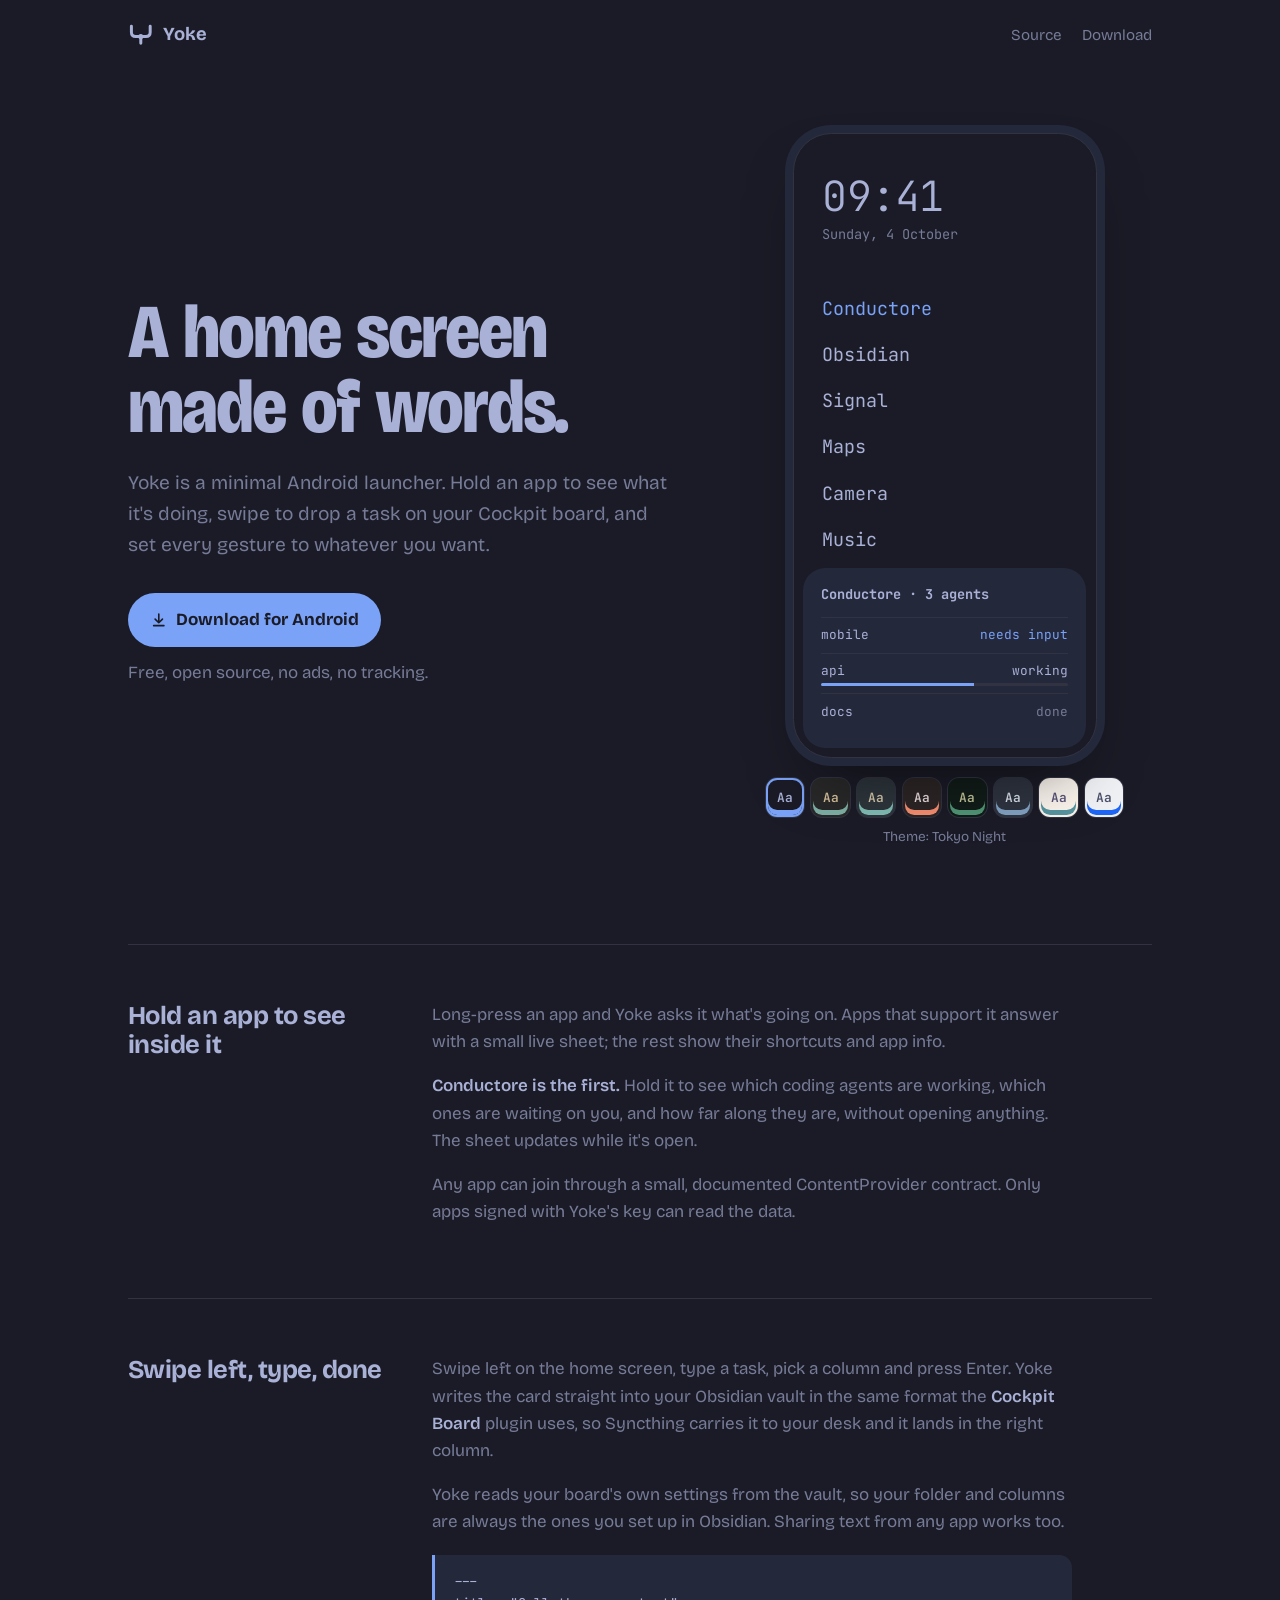
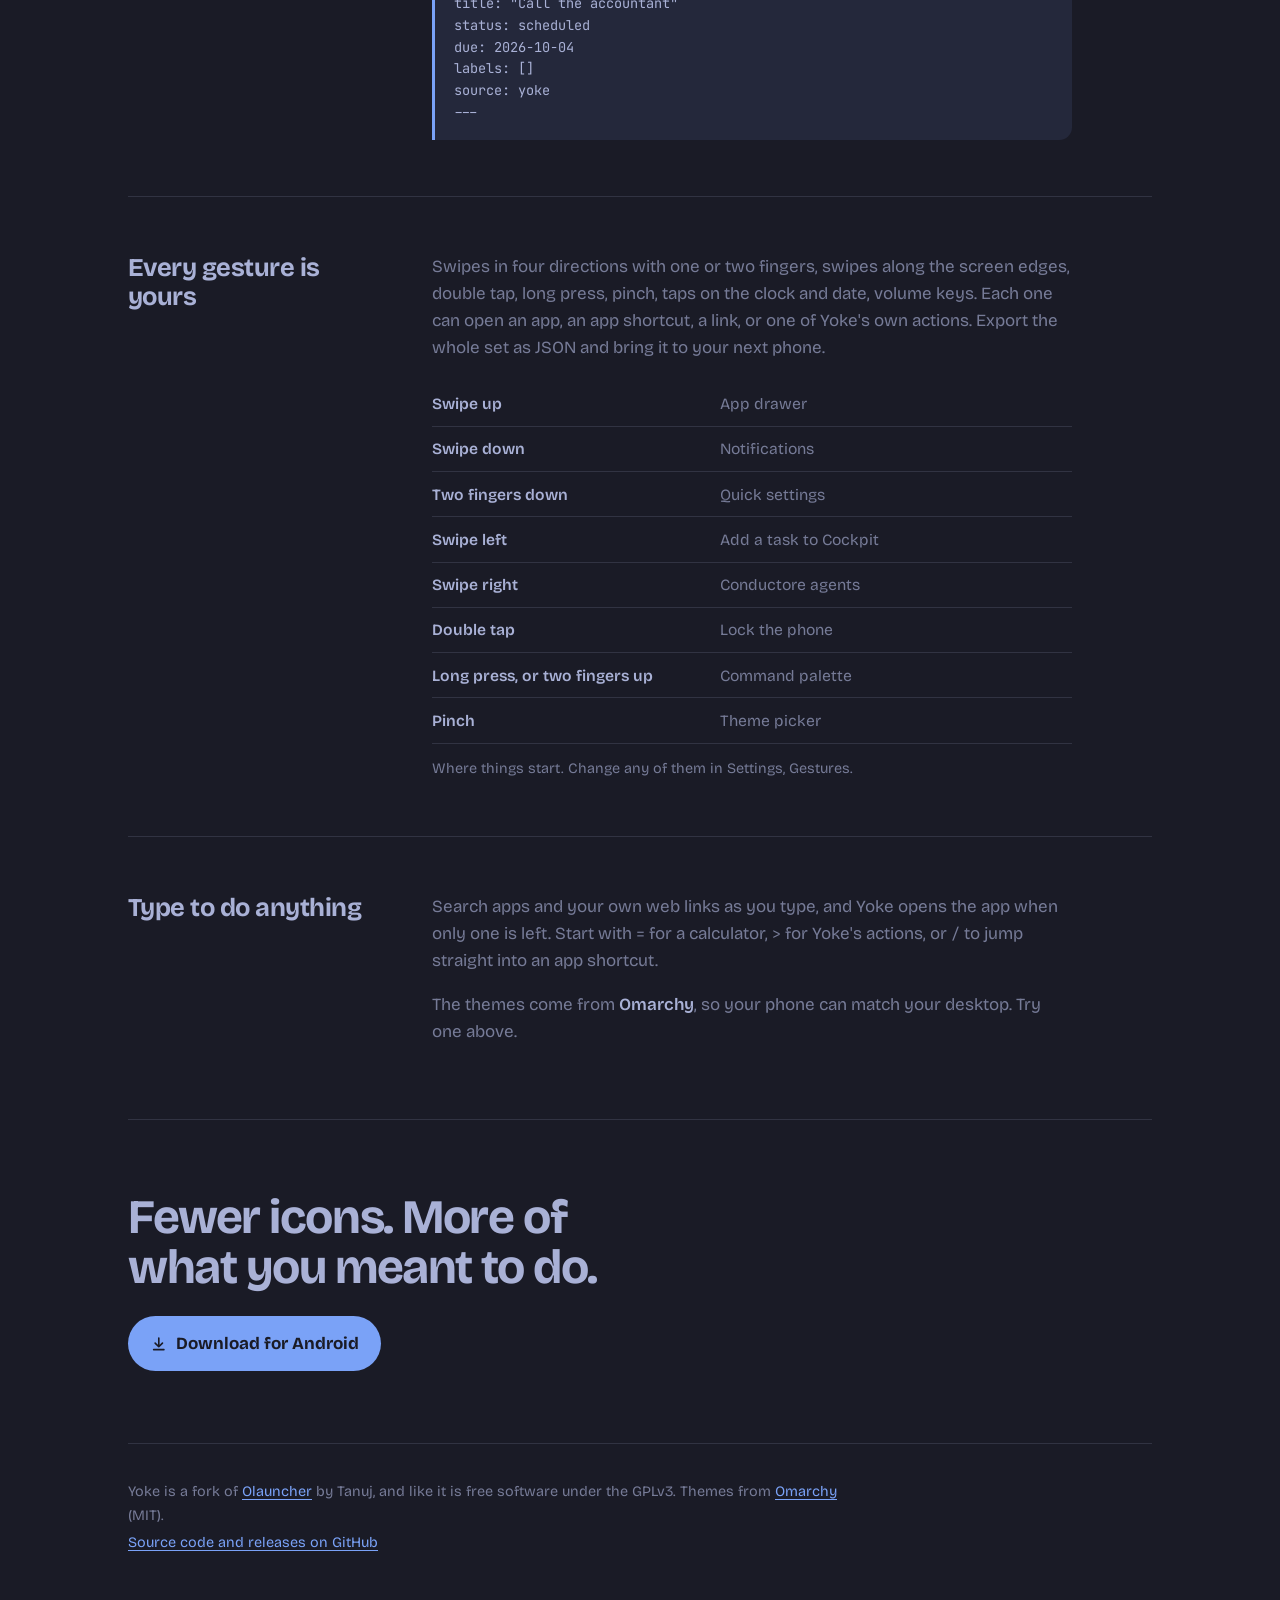
==== site/index.html @ 63d2d6b3 "Signed release APKs from GitHub Actions, and the yoke.outsmartis.dev site Tag vX.Y.Z → CI builds a s" ====
<!doctype html>
<html lang="en">
<head>
  <meta charset="utf-8">
  <meta name="viewport" content="width=device-width, initial-scale=1">
  <title>Yoke launcher</title>
  <meta name="description" content="Yoke is a minimal, text-only Android launcher. Hold an app to see what it is doing, add tasks to your Obsidian Cockpit board with a swipe, and bind any gesture to any action.">
  <link rel="icon" href="icon.svg" type="image/svg+xml">
  <link rel="preconnect" href="https://fonts.googleapis.com">
  <link rel="preconnect" href="https://fonts.gstatic.com" crossorigin>
  <link href="https://fonts.googleapis.com/css2?family=Bricolage+Grotesque:opsz,wdth,wght@12..96,75..100,300..800&family=JetBrains+Mono:wght@300;400;600&display=swap" rel="stylesheet">
  <link rel="stylesheet" href="style.css">
</head>
<body>
  <div class="wrap">
    <header class="top">
      <a class="brand" href="/">
        <svg viewBox="0 0 32 32" aria-hidden="true"><use href="icon.svg#glyph"/></svg>
        Yoke
      </a>
      <nav>
        <a href="https://github.com/andreconde21/yoke-launcher">Source</a>
        <a href="/download">Download</a>
      </nav>
    </header>

    <main>
      <div class="hero">
        <div>
          <h1>A home screen made of words.</h1>
          <p class="lede">Yoke is a minimal Android launcher. Hold an app to see what it's doing, swipe to drop a task on your Cockpit board, and set every gesture to whatever you want.</p>
          <div class="actions">
            <a class="button" href="/download">
              <svg viewBox="0 0 24 24" fill="none" stroke="currentColor" stroke-width="2.2" stroke-linecap="round" stroke-linejoin="round" aria-hidden="true"><path d="M12 4v12m0 0-5-5m5 5 5-5M5 20h14"/></svg>
              Download for Android
            </a>
            <span class="quiet">Free, open source, no ads, no tracking.</span>
          </div>
        </div>

        <div class="stage">
          <div class="phone" aria-label="Yoke home screen, with the Conductore app held to show its agents">
            <div class="clock">09:41</div>
            <div class="date">Sunday, 4 October</div>
            <ul>
              <li id="held-app">Conductore</li>
              <li>Obsidian</li>
              <li>Signal</li>
              <li>Maps</li>
              <li>Camera</li>
              <li>Music</li>
            </ul>
            <div class="sheet" id="sheet" aria-hidden="true">
              <h3>Conductore · 3 agents</h3>
              <div class="agent urgent"><span>mobile</span><span>needs input</span></div>
              <div class="agent"><span>api</span><span>working</span><div class="bar"><i style="width:62%"></i></div></div>
              <div class="agent"><span>docs</span><span>done</span></div>
            </div>
          </div>
          <div class="picker">
            <div id="themes" role="group" aria-label="Omarchy theme"></div>
            <p>Theme: <span id="theme-name">Tokyo Night</span></p>
          </div>
        </div>
      </div>

      <section class="feature" id="hold">
        <h2>Hold an app to see inside it</h2>
        <div class="body">
          <p>Long-press an app and Yoke asks it what's going on. Apps that support it answer with a small live sheet; the rest show their shortcuts and app info.</p>
          <p><strong>Conductore is the first.</strong> Hold it to see which coding agents are working, which ones are waiting on you, and how far along they are, without opening anything. The sheet updates while it's open.</p>
          <p>Any app can join through a small, documented ContentProvider contract. Only apps signed with Yoke's key can read the data.</p>
        </div>
      </section>

      <section class="feature" id="cockpit">
        <h2>Swipe left, type, done</h2>
        <div class="body">
          <p>Swipe left on the home screen, type a task, pick a column and press Enter. Yoke writes the card straight into your Obsidian vault in the same format the <strong>Cockpit Board</strong> plugin uses, so Syncthing carries it to your desk and it lands in the right column.</p>
          <p>Yoke reads your board's own settings from the vault, so your folder and columns are always the ones you set up in Obsidian. Sharing text from any app works too.</p>
          <div class="card-sample" aria-label="Example card file">---
title: "Call the accountant"
status: scheduled
due: 2026-10-04
labels: []
source: yoke
---</div>
        </div>
      </section>

      <section class="feature" id="gestures">
        <h2>Every gesture is yours</h2>
        <div class="body">
          <p>Swipes in four directions with one or two fingers, swipes along the screen edges, double tap, long press, pinch, taps on the clock and date, volume keys. Each one can open an app, an app shortcut, a link, or one of Yoke's own actions. Export the whole set as JSON and bring it to your next phone.</p>
          <table class="gestures">
            <caption>Where things start. Change any of them in Settings, Gestures.</caption>
            <tbody>
              <tr><th>Swipe up</th><td>App drawer</td></tr>
              <tr><th>Swipe down</th><td>Notifications</td></tr>
              <tr><th>Two fingers down</th><td>Quick settings</td></tr>
              <tr><th>Swipe left</th><td>Add a task to Cockpit</td></tr>
              <tr><th>Swipe right</th><td>Conductore agents</td></tr>
              <tr><th>Double tap</th><td>Lock the phone</td></tr>
              <tr><th>Long press, or two fingers up</th><td>Command palette</td></tr>
              <tr><th>Pinch</th><td>Theme picker</td></tr>
            </tbody>
          </table>
        </div>
      </section>

      <section class="feature" id="palette">
        <h2>Type to do anything</h2>
        <div class="body">
          <p>Search apps and your own web links as you type, and Yoke opens the app when only one is left. Start with <code>=</code> for a calculator, <code>&gt;</code> for Yoke's actions, or <code>/</code> to jump straight into an app shortcut.</p>
          <p>The themes come from <strong>Omarchy</strong>, so your phone can match your desktop. Try one above.</p>
        </div>
      </section>

      <section class="closing">
        <h2>Fewer icons. More of what you meant to do.</h2>
        <a class="button" href="/download">
          <svg viewBox="0 0 24 24" fill="none" stroke="currentColor" stroke-width="2.2" stroke-linecap="round" stroke-linejoin="round" aria-hidden="true"><path d="M12 4v12m0 0-5-5m5 5 5-5M5 20h14"/></svg>
          Download for Android
        </a>
      </section>
    </main>

    <footer>
      <p>Yoke is a fork of <a href="https://github.com/tanujnotes/Olauncher">Olauncher</a> by Tanuj, and like it is free software under the GPLv3. Themes from <a href="https://github.com/basecamp/omarchy">Omarchy</a> (MIT).</p>
      <p><a href="https://github.com/andreconde21/yoke-launcher">Source code and releases on GitHub</a></p>
    </footer>
  </div>

  <script src="themes.js"></script>
  <script>
    // One moment on load: the Conductore label is held and its sheet rises.
    (function () {
      var app = document.getElementById("held-app");
      var sheet = document.getElementById("sheet");
      function hold() { app.classList.add("held"); sheet.classList.add("open"); }
      function release() { app.classList.remove("held"); sheet.classList.remove("open"); }
      var still = window.matchMedia("(prefers-reduced-motion: reduce)").matches;
      if (still) hold(); else setTimeout(hold, 1400);
      app.addEventListener("pointerdown", function () { sheet.classList.contains("open") ? release() : hold(); });
    })();
  </script>
</body>
</html>
---- site/style.css ----
/* Yoke site. Colours come from the active Omarchy theme (themes.js sets
   --bg/--fg/--accent/--raised); everything else derives from those four. */
:root {
  --bg: #1A1B26;
  --fg: #A9B1D6;
  --accent: #7AA2F7;
  --raised: #24283B;
  --dim: color-mix(in srgb, var(--fg) 64%, var(--bg));
  --line: color-mix(in srgb, var(--fg) 16%, var(--bg));
  --sans: "Bricolage Grotesque", system-ui, sans-serif;
  --mono: "JetBrains Mono", ui-monospace, monospace;
  color-scheme: dark light;
}

* { box-sizing: border-box; }

html { -webkit-text-size-adjust: 100%; }

body {
  margin: 0;
  background: var(--bg);
  color: var(--fg);
  font: 400 1.0625rem/1.6 var(--sans);
  transition: background-color .35s ease, color .35s ease;
}

a { color: var(--accent); text-underline-offset: .2em; }
a:focus-visible, button:focus-visible { outline: 2px solid var(--accent); outline-offset: 3px; border-radius: 4px; }

.wrap { max-width: 68rem; margin: 0 auto; padding: 0 1rem; }
@media (min-width: 48rem) { .wrap { padding: 0 2rem; } }

/* Top bar */
.top { display: flex; align-items: center; justify-content: space-between; padding: 1.25rem 0; }
.brand { display: flex; align-items: center; gap: .6rem; color: var(--fg); text-decoration: none; font-weight: 700; font-size: 1.15rem; letter-spacing: -.01em; }
.brand svg { width: 1.6rem; height: 1.6rem; }
.top nav { display: flex; gap: 1.25rem; font-size: .95rem; }
.top nav a { color: var(--dim); text-decoration: none; }
.top nav a:hover { color: var(--fg); }

/* Hero */
.hero { display: grid; gap: 3rem; padding: 2.5rem 0 4rem; align-items: center; }
@media (min-width: 56rem) { .hero { grid-template-columns: 1.15fr .85fr; padding: 4rem 0 6rem; } }

.hero h1 {
  margin: 0;
  font-weight: 800;
  font-size: clamp(2.6rem, 7vw, 4.75rem);
  line-height: .98;
  letter-spacing: -.028em;
  word-spacing: .06em;
  font-variation-settings: "wdth" 85;
  max-width: 12ch;
}
.hero p.lede { margin: 1.5rem 0 2rem; font-size: 1.2rem; color: var(--dim); max-width: 34rem; }

.actions { display: flex; flex-wrap: wrap; gap: .75rem 1.25rem; align-items: center; }
.button {
  display: inline-flex; align-items: center; gap: .55rem;
  padding: .85rem 1.35rem;
  border-radius: 999px;
  background: var(--accent); color: var(--bg);
  font-weight: 700; text-decoration: none;
  transition: transform .15s ease;
}
.button:hover { transform: translateY(-1px); }
.button svg { width: 1.1rem; height: 1.1rem; }
.quiet { color: var(--dim); }

/* Phone: Yoke's real home screen, in its real font. */
.stage { display: flex; flex-direction: column; align-items: center; gap: 1.25rem; }
.phone {
  position: relative;
  width: min(19rem, 100%);
  aspect-ratio: 9 / 18.5;
  border-radius: 2.4rem;
  padding: 2.6rem 1.8rem;
  background: var(--bg);
  border: 1px solid var(--line);
  box-shadow: 0 0 0 .5rem var(--raised), 0 2rem 4rem -1.5rem color-mix(in srgb, #000 60%, transparent);
  font-family: var(--mono);
  overflow: hidden;
  transition: background-color .35s ease, box-shadow .35s ease;
}
.phone .clock { font-size: 2.6rem; font-weight: 300; line-height: 1; letter-spacing: -.02em; }
.phone .date { margin-top: .4rem; font-size: .85rem; color: var(--dim); }
.phone ul { list-style: none; margin: 3rem 0 0; padding: 0; display: grid; gap: 1.05rem; font-size: 1.15rem; }
.phone li { cursor: default; transition: color .2s ease; }
.phone li.held { color: var(--accent); }

.sheet {
  position: absolute; left: .6rem; right: .6rem; bottom: .6rem;
  padding: 1rem 1.1rem 1.15rem;
  border-radius: 1.4rem;
  background: var(--raised);
  font-size: .8rem;
  transform: translateY(110%);
  transition: transform .45s cubic-bezier(.2, .8, .2, 1);
}
.sheet.open { transform: none; }
.sheet h3 { margin: 0 0 .7rem; font-size: .85rem; font-weight: 700; }
.sheet .agent { display: grid; grid-template-columns: 1fr auto; gap: .1rem .5rem; padding: .45rem 0; border-top: 1px solid var(--line); }
.sheet .agent span:last-child { color: var(--dim); }
.sheet .agent.urgent span:last-child { color: var(--accent); }
.sheet .bar { grid-column: 1 / -1; height: 3px; border-radius: 3px; background: var(--line); overflow: hidden; }
.sheet .bar i { display: block; height: 100%; background: var(--accent); }

.picker { display: flex; flex-direction: column; align-items: center; gap: .6rem; }
.picker p { margin: 0; font-size: .85rem; color: var(--dim); }
#themes { display: flex; flex-wrap: wrap; justify-content: center; gap: .45rem; }
#themes button {
  width: 2.4rem; height: 2.4rem; border-radius: .7rem;
  border: 2px solid transparent;
  background: var(--sw-bg); color: var(--sw-fg);
  box-shadow: inset 0 -5px 0 var(--sw-accent), 0 0 0 1px var(--line);
  font: 600 .8rem var(--mono); cursor: pointer;
}
#themes button[aria-pressed="true"] { border-color: var(--accent); }

/* Sections */
section.feature { display: grid; gap: 1rem 3rem; padding: 3.5rem 0; border-top: 1px solid var(--line); }
@media (min-width: 56rem) { section.feature { grid-template-columns: 16rem 1fr; } }
section.feature h2 { margin: 0; font-size: 1.6rem; line-height: 1.15; letter-spacing: -.02em; font-weight: 700; }
section.feature .body { max-width: 40rem; }
section.feature .body > p:first-child { margin-top: 0; }
section.feature p { color: var(--dim); }
section.feature strong { color: var(--fg); font-weight: 600; }

table.gestures { width: 100%; border-collapse: collapse; font-size: .98rem; margin-top: 1.25rem; }
table.gestures th, table.gestures td { text-align: left; padding: .6rem .5rem .6rem 0; border-bottom: 1px solid var(--line); vertical-align: top; }
table.gestures th { font-weight: 600; color: var(--fg); width: 45%; }
table.gestures td { color: var(--dim); }
table.gestures caption { caption-side: bottom; text-align: left; padding-top: .8rem; font-size: .9rem; color: var(--dim); }

.card-sample {
  margin: 1.25rem 0 0; padding: 1rem 1.2rem;
  border-left: 3px solid var(--accent);
  background: var(--raised);
  border-radius: 0 .8rem .8rem 0;
  font: .85rem/1.6 var(--mono);
  white-space: pre; overflow-x: auto;
}

/* Closing call to action */
.closing { padding: 4.5rem 0; border-top: 1px solid var(--line); }
.closing h2 { margin: 0 0 1.5rem; font-size: clamp(2rem, 5vw, 3rem); letter-spacing: -.03em; line-height: 1.05; max-width: 16ch; }

footer { padding: 2rem 0 3rem; border-top: 1px solid var(--line); font-size: .9rem; color: var(--dim); }
footer p { margin: .3rem 0; max-width: 46rem; }

/* Download page */
.download { padding: 2.5rem 0 4rem; max-width: 44rem; }
.download h1 { margin: 0 0 .75rem; font-size: clamp(2.2rem, 6vw, 3.4rem); letter-spacing: -.03em; line-height: 1.02; }
.download .meta { margin: 0 0 2rem; color: var(--dim); }
.download ol { padding-left: 1.4rem; margin: 2.5rem 0; display: grid; gap: 1.1rem; }
.download ol li::marker { color: var(--accent); font-weight: 700; }
.download li strong { color: var(--fg); }
.download li p { margin: .25rem 0 0; color: var(--dim); }
.note { padding: 1rem 1.2rem; border-radius: .8rem; background: var(--raised); color: var(--dim); font-size: .95rem; }
code { font-family: var(--mono); font-size: .88em; }

@media (prefers-reduced-motion: reduce) {
  *, *::before, *::after { transition: none !important; }
}

@media (max-width: 26rem) {
  #themes { gap: .35rem; }
  #themes button { width: 2.05rem; height: 2.05rem; font-size: .7rem; }
}
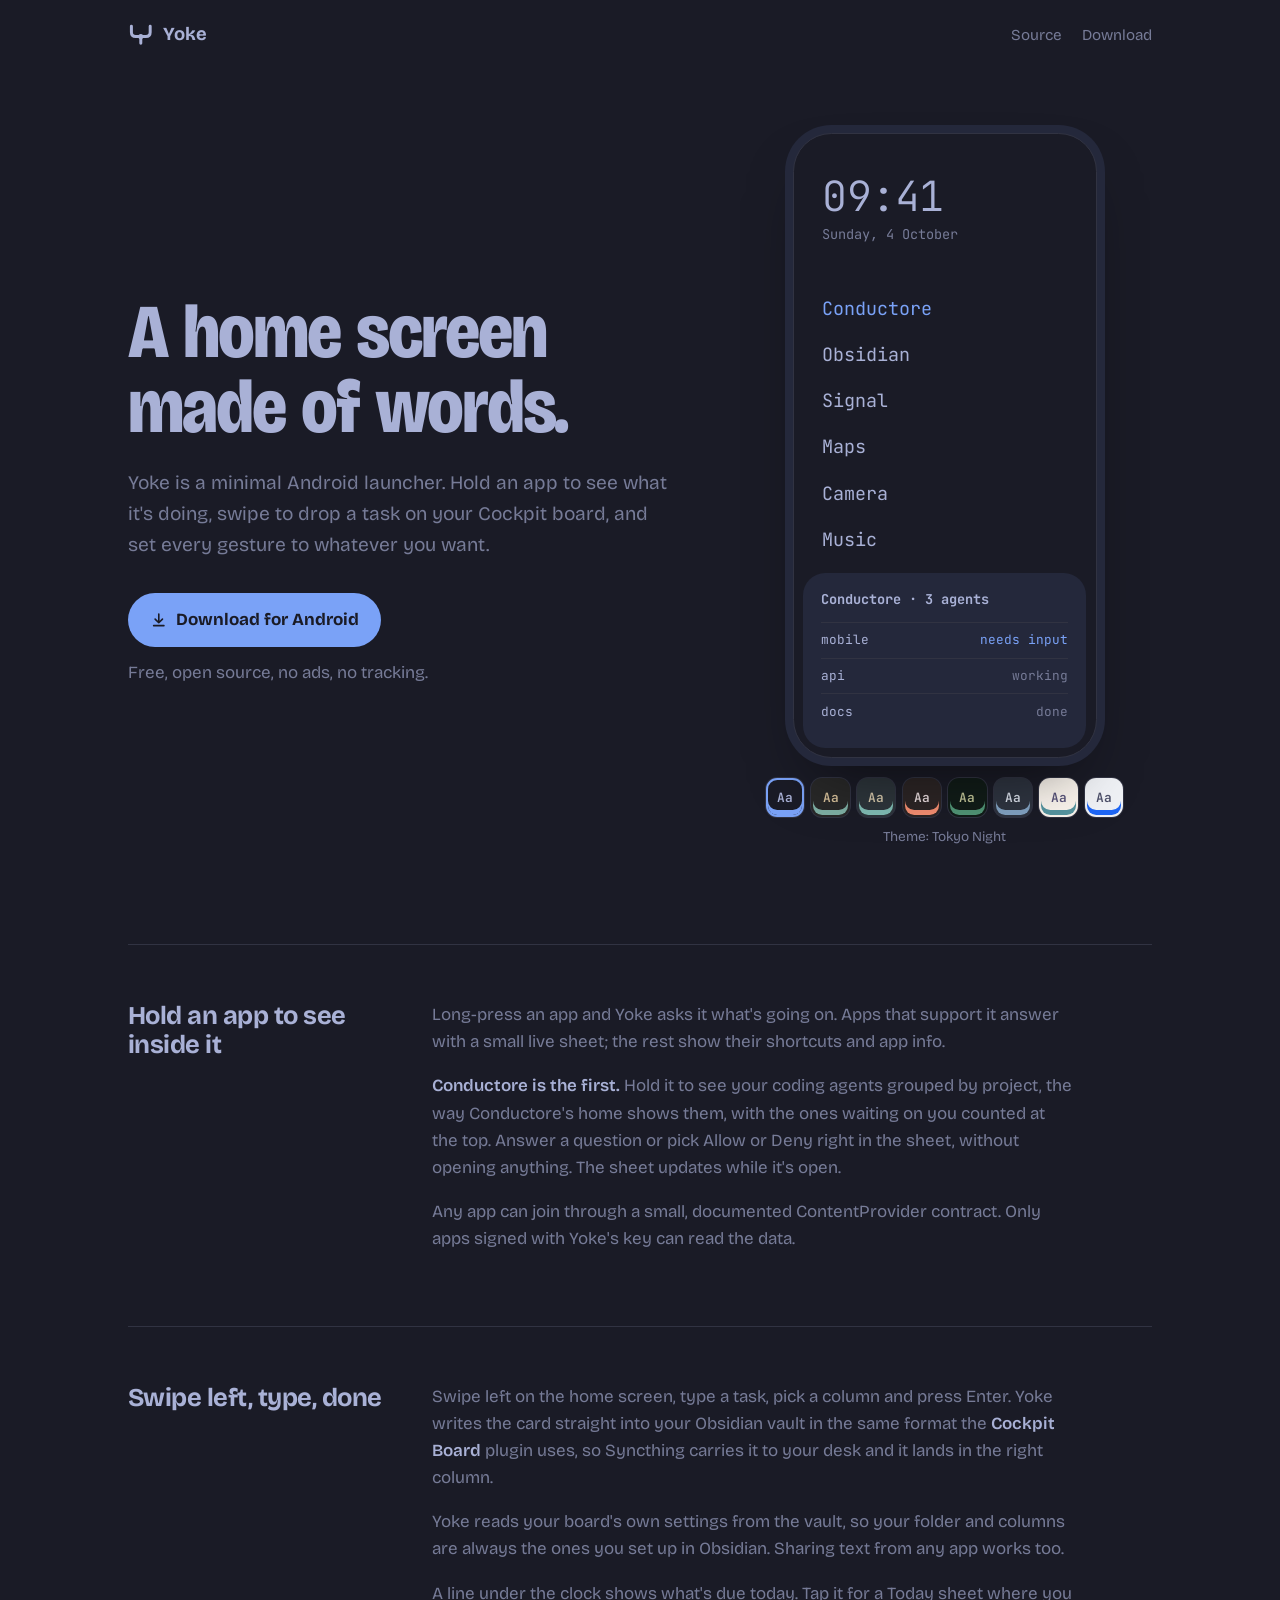
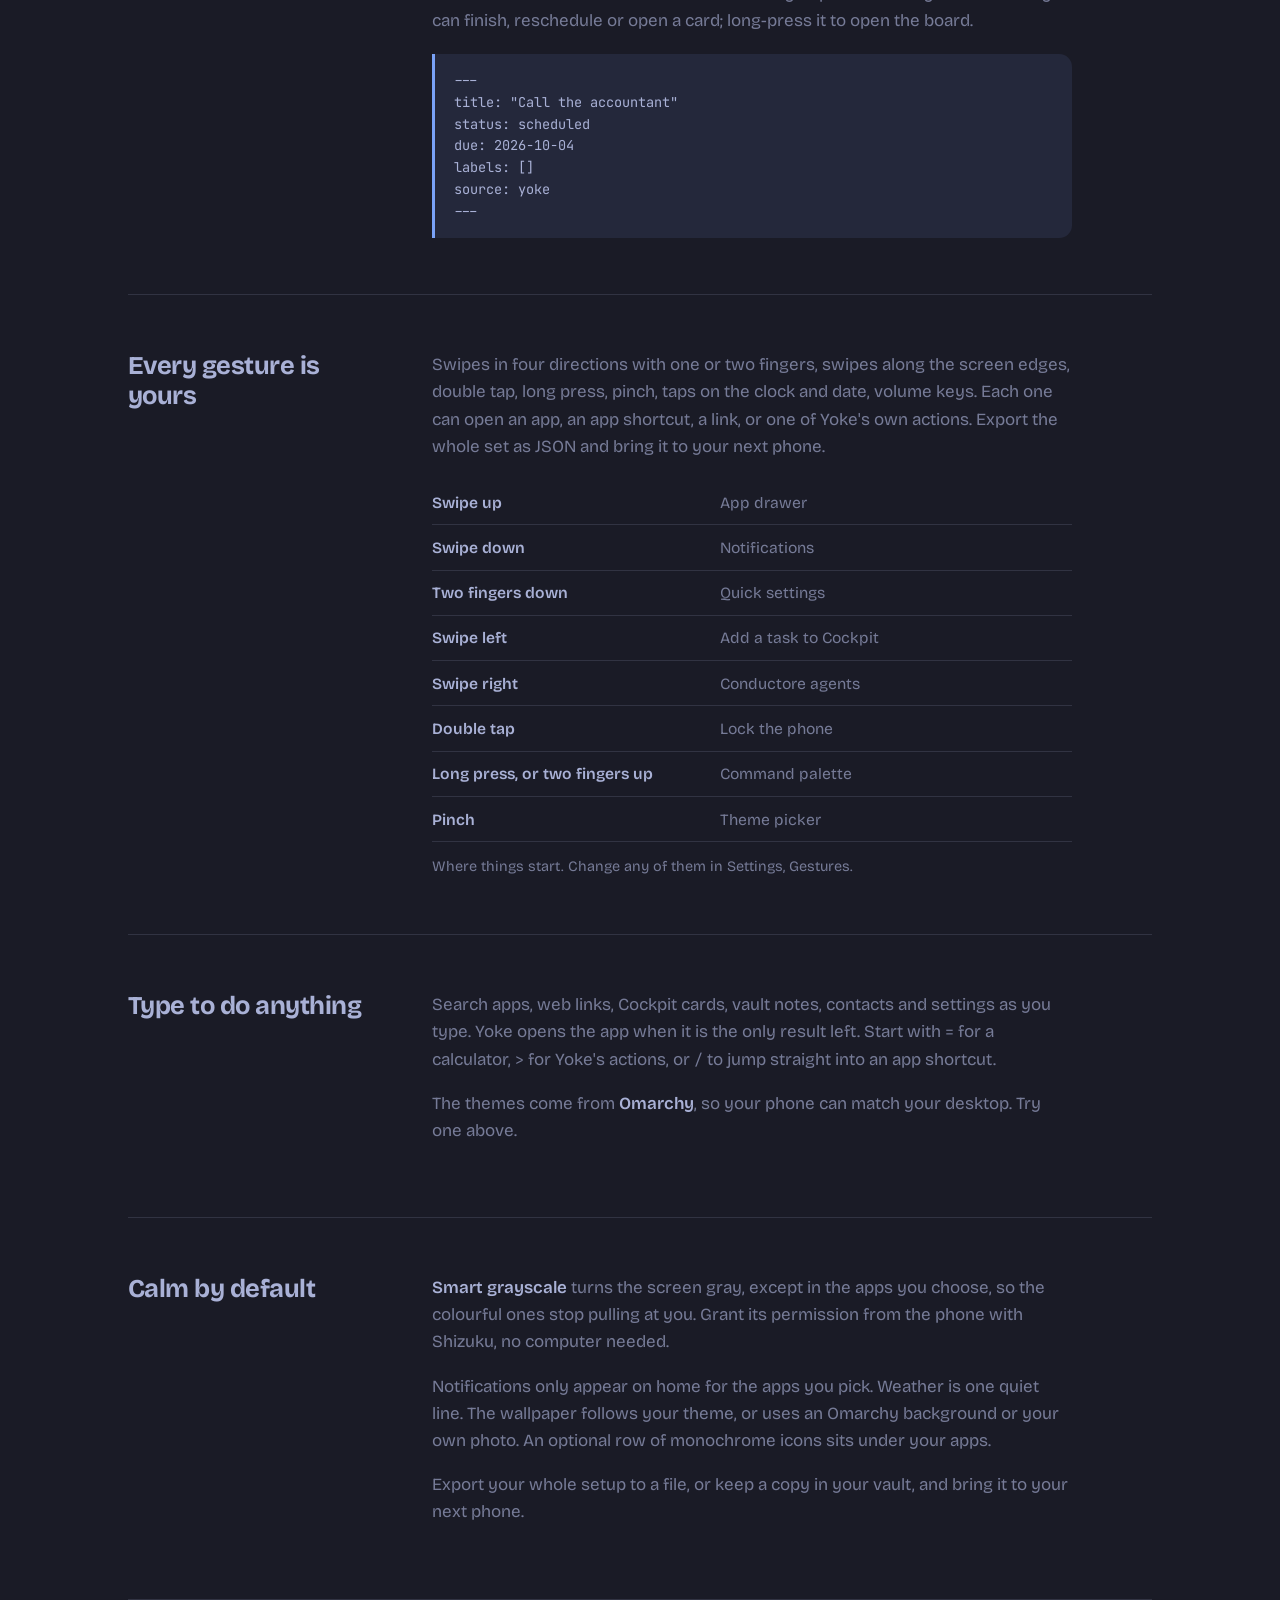
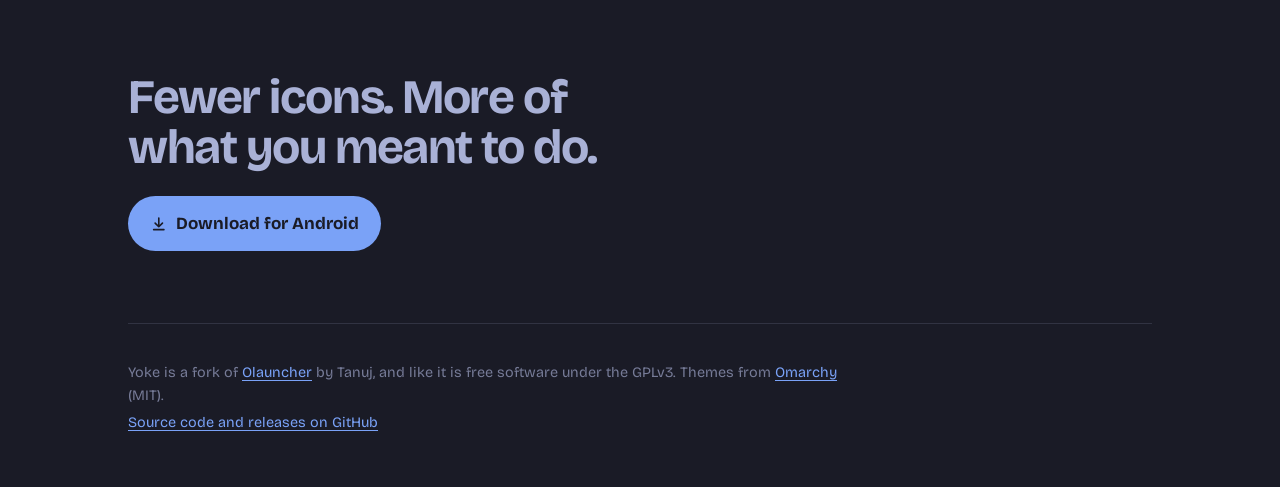
==== commit 8959e8c3: "Site: describe replies and project boxes, Today, search sources, and the calm features Co-Authored-B" ====
--- a/site/index.html
+++ b/site/index.html
@@ -53,7 +53,7 @@
             <div class="sheet" id="sheet" aria-hidden="true">
               <h3>Conductore · 3 agents</h3>
               <div class="agent urgent"><span>mobile</span><span>needs input</span></div>
-              <div class="agent"><span>api</span><span>working</span><div class="bar"><i style="width:62%"></i></div></div>
+              <div class="agent"><span>api</span><span>working</span></div>
               <div class="agent"><span>docs</span><span>done</span></div>
             </div>
           </div>
@@ -68,7 +68,7 @@
         <h2>Hold an app to see inside it</h2>
         <div class="body">
           <p>Long-press an app and Yoke asks it what's going on. Apps that support it answer with a small live sheet; the rest show their shortcuts and app info.</p>
-          <p><strong>Conductore is the first.</strong> Hold it to see which coding agents are working, which ones are waiting on you, and how far along they are, without opening anything. The sheet updates while it's open.</p>
+          <p><strong>Conductore is the first.</strong> Hold it to see your coding agents grouped by project, the way Conductore's home shows them, with the ones waiting on you counted at the top. Answer a question or pick Allow or Deny right in the sheet, without opening anything. The sheet updates while it's open.</p>
           <p>Any app can join through a small, documented ContentProvider contract. Only apps signed with Yoke's key can read the data.</p>
         </div>
       </section>
@@ -78,6 +78,7 @@
         <div class="body">
           <p>Swipe left on the home screen, type a task, pick a column and press Enter. Yoke writes the card straight into your Obsidian vault in the same format the <strong>Cockpit Board</strong> plugin uses, so Syncthing carries it to your desk and it lands in the right column.</p>
           <p>Yoke reads your board's own settings from the vault, so your folder and columns are always the ones you set up in Obsidian. Sharing text from any app works too.</p>
+          <p>A line under the clock shows what's due today. Tap it for a Today sheet where you can finish, reschedule or open a card; long-press it to open the board.</p>
           <div class="card-sample" aria-label="Example card file">---
 title: "Call the accountant"
 status: scheduled
@@ -111,8 +112,17 @@
       <section class="feature" id="palette">
         <h2>Type to do anything</h2>
         <div class="body">
-          <p>Search apps and your own web links as you type, and Yoke opens the app when only one is left. Start with <code>=</code> for a calculator, <code>&gt;</code> for Yoke's actions, or <code>/</code> to jump straight into an app shortcut.</p>
+          <p>Search apps, web links, Cockpit cards, vault notes, contacts and settings as you type. Yoke opens the app when it is the only result left. Start with <code>=</code> for a calculator, <code>&gt;</code> for Yoke's actions, or <code>/</code> to jump straight into an app shortcut.</p>
           <p>The themes come from <strong>Omarchy</strong>, so your phone can match your desktop. Try one above.</p>
+        </div>
+      </section>
+
+      <section class="feature" id="calm">
+        <h2>Calm by default</h2>
+        <div class="body">
+          <p><strong>Smart grayscale</strong> turns the screen gray, except in the apps you choose, so the colourful ones stop pulling at you. Grant its permission from the phone with Shizuku, no computer needed.</p>
+          <p>Notifications only appear on home for the apps you pick. Weather is one quiet line. The wallpaper follows your theme, or uses an Omarchy background or your own photo. An optional row of monochrome icons sits under your apps.</p>
+          <p>Export your whole setup to a file, or keep a copy in your vault, and bring it to your next phone.</p>
         </div>
       </section>
 
--- a/site/style.css
+++ b/site/style.css
@@ -167,3 +167,6 @@
   #themes { gap: .35rem; }
   #themes button { width: 2.05rem; height: 2.05rem; font-size: .7rem; }
 }
+
+.download h2 { margin: 3rem 0 .5rem; font-size: 1.4rem; letter-spacing: -.02em; line-height: 1.2; }
+.download h2 + p { color: var(--dim); margin-top: 0; }
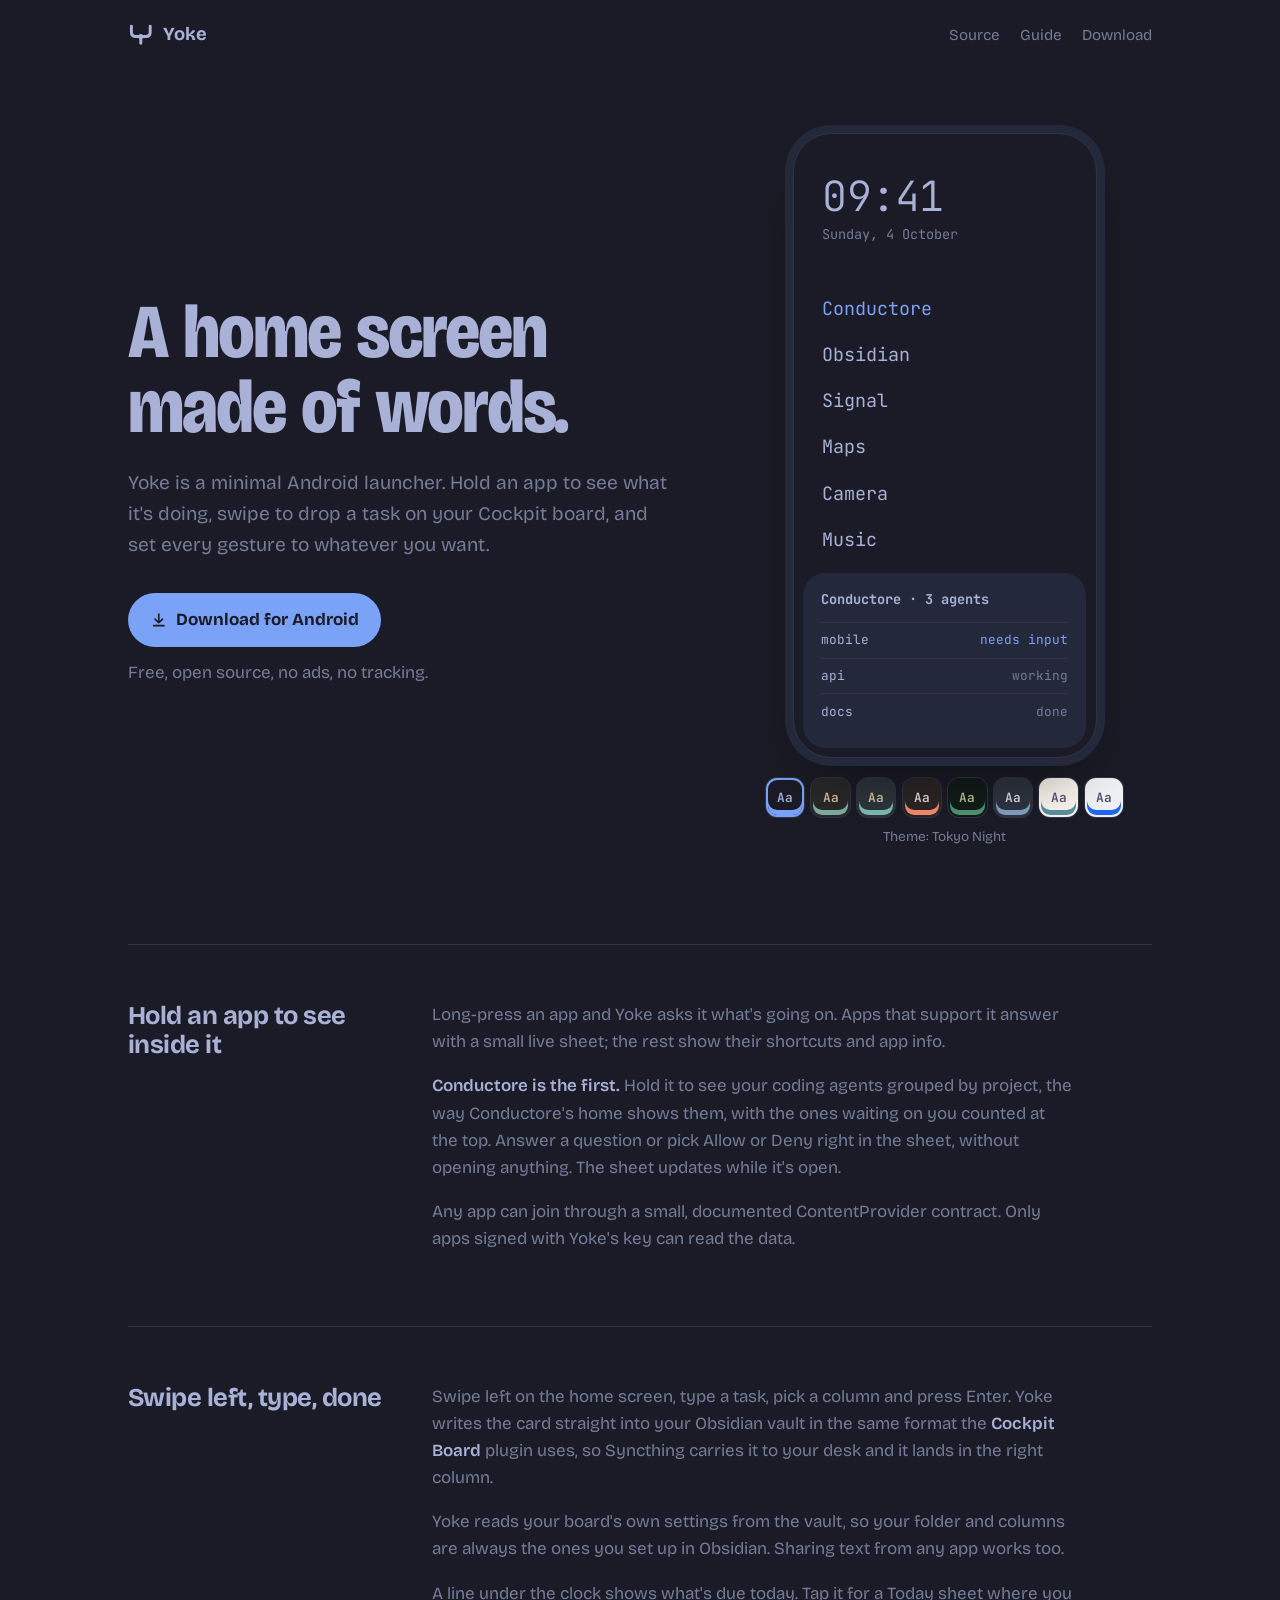
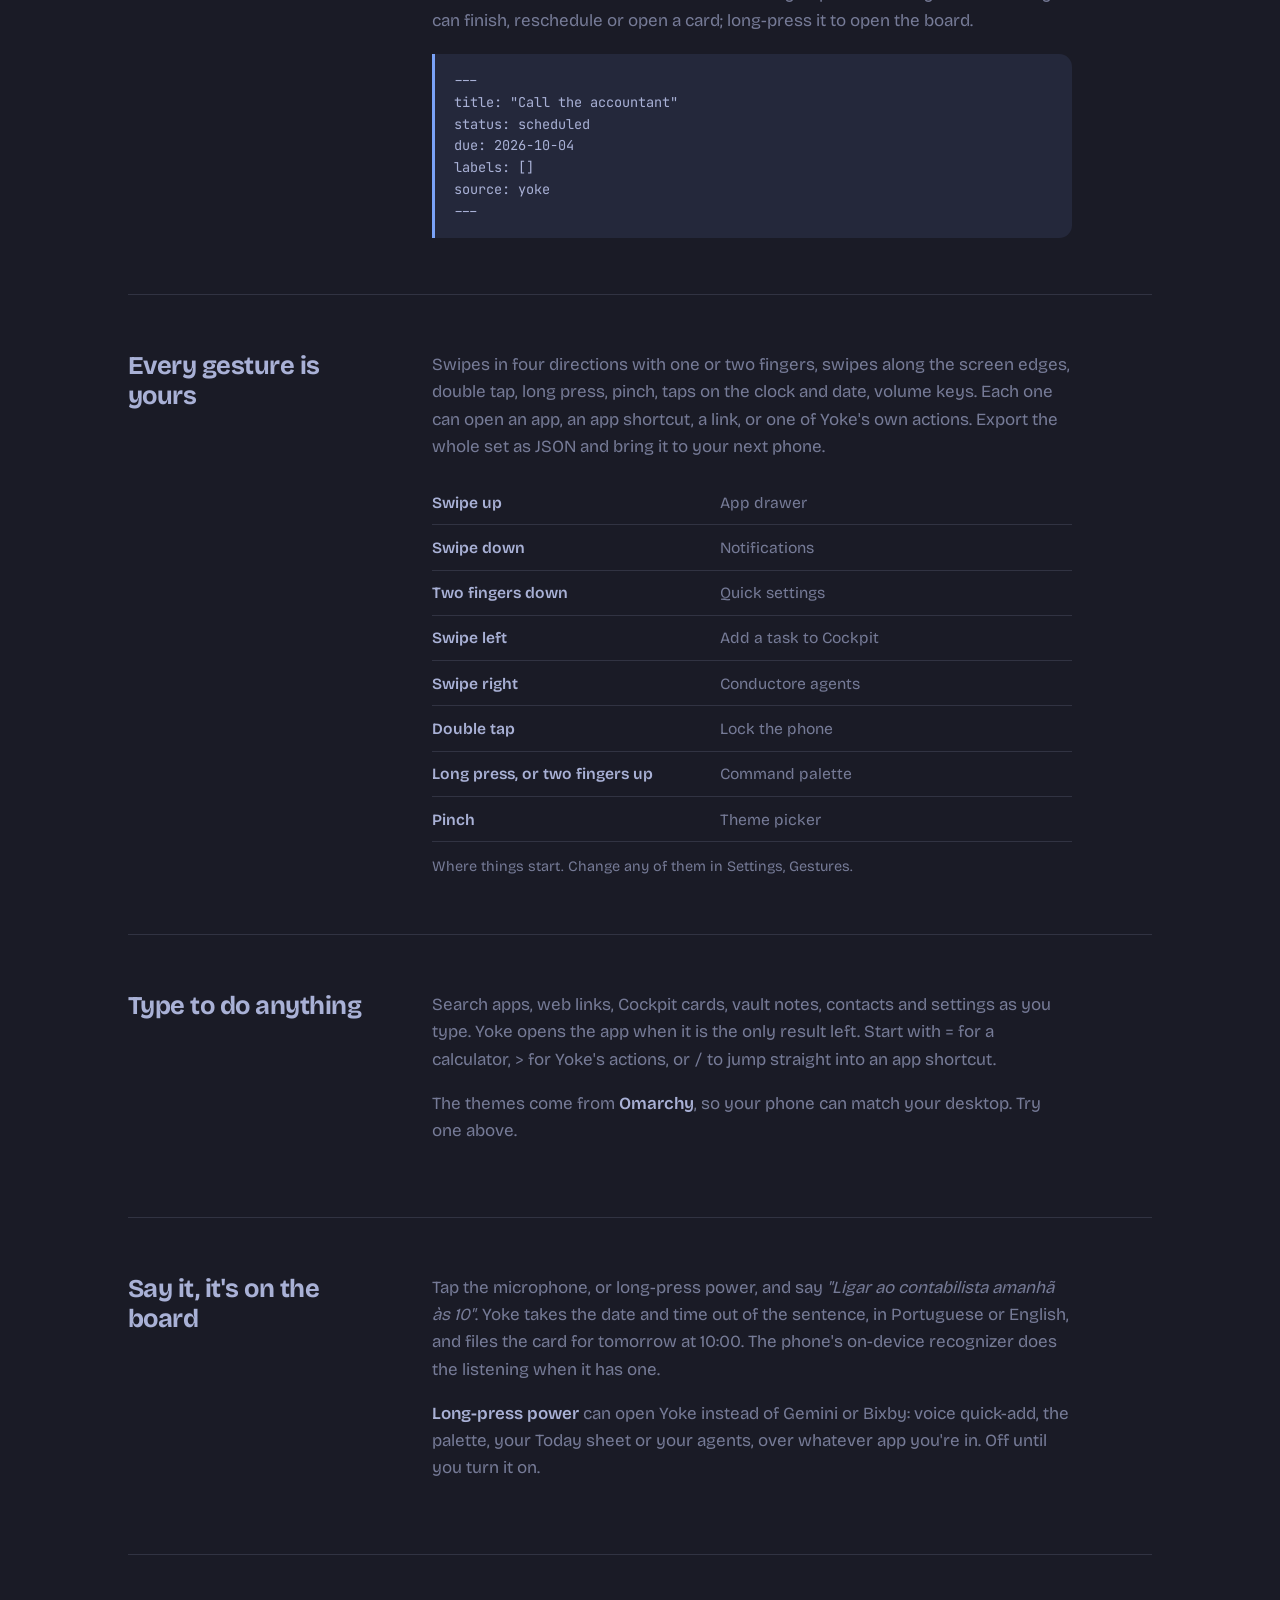
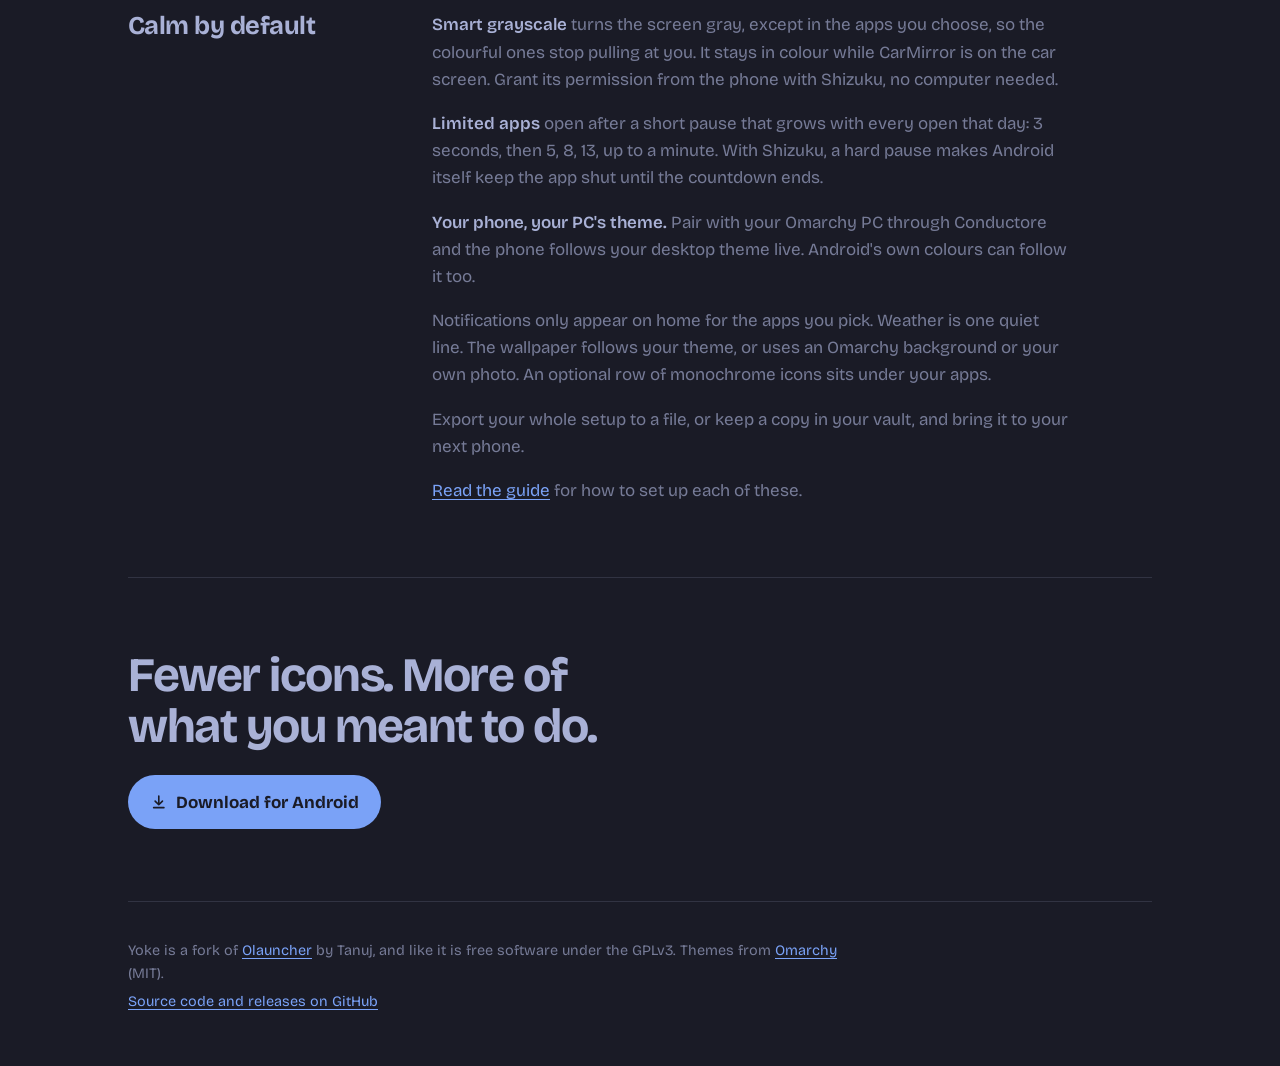
==== commit 39d378e3: "Site: guide page (themes and Omarchy PC, smart grayscale, limited apps, voice, long-press power, Shi" ====
--- a/site/index.html
+++ b/site/index.html
@@ -4,7 +4,7 @@
   <meta charset="utf-8">
   <meta name="viewport" content="width=device-width, initial-scale=1">
   <title>Yoke launcher</title>
-  <meta name="description" content="Yoke is a minimal, text-only Android launcher. Hold an app to see what it is doing, add tasks to your Obsidian Cockpit board with a swipe, and bind any gesture to any action.">
+  <meta name="description" content="Yoke is a minimal, text-only Android launcher. Hold an app to see what it is doing, add tasks to your Obsidian Cockpit board by voice or a swipe, keep the phone in grayscale, slow down the apps that pull at you, and match your Omarchy desktop.">
   <link rel="icon" href="icon.svg" type="image/svg+xml">
   <link rel="preconnect" href="https://fonts.googleapis.com">
   <link rel="preconnect" href="https://fonts.gstatic.com" crossorigin>
@@ -20,6 +20,7 @@
       </a>
       <nav>
         <a href="https://github.com/andreconde21/yoke-launcher">Source</a>
+        <a href="/guide">Guide</a>
         <a href="/download">Download</a>
       </nav>
     </header>
@@ -117,12 +118,23 @@
         </div>
       </section>
 
+      <section class="feature" id="voice">
+        <h2>Say it, it's on the board</h2>
+        <div class="body">
+          <p>Tap the microphone, or long-press power, and say <em>"Ligar ao contabilista amanhã às 10"</em>. Yoke takes the date and time out of the sentence, in Portuguese or English, and files the card for tomorrow at 10:00. The phone's on-device recognizer does the listening when it has one.</p>
+          <p><strong>Long-press power</strong> can open Yoke instead of Gemini or Bixby: voice quick-add, the palette, your Today sheet or your agents, over whatever app you're in. Off until you turn it on.</p>
+        </div>
+      </section>
+
       <section class="feature" id="calm">
         <h2>Calm by default</h2>
         <div class="body">
-          <p><strong>Smart grayscale</strong> turns the screen gray, except in the apps you choose, so the colourful ones stop pulling at you. Grant its permission from the phone with Shizuku, no computer needed.</p>
+          <p><strong>Smart grayscale</strong> turns the screen gray, except in the apps you choose, so the colourful ones stop pulling at you. It stays in colour while CarMirror is on the car screen. Grant its permission from the phone with Shizuku, no computer needed.</p>
+          <p><strong>Limited apps</strong> open after a short pause that grows with every open that day: 3 seconds, then 5, 8, 13, up to a minute. With Shizuku, a hard pause makes Android itself keep the app shut until the countdown ends.</p>
+          <p><strong>Your phone, your PC's theme.</strong> Pair with your Omarchy PC through Conductore and the phone follows your desktop theme live. Android's own colours can follow it too.</p>
           <p>Notifications only appear on home for the apps you pick. Weather is one quiet line. The wallpaper follows your theme, or uses an Omarchy background or your own photo. An optional row of monochrome icons sits under your apps.</p>
           <p>Export your whole setup to a file, or keep a copy in your vault, and bring it to your next phone.</p>
+          <p><a href="/guide">Read the guide</a> for how to set up each of these.</p>
         </div>
       </section>
 
--- a/site/style.css
+++ b/site/style.css
@@ -170,3 +170,30 @@
 
 .download h2 { margin: 3rem 0 .5rem; font-size: 1.4rem; letter-spacing: -.02em; line-height: 1.2; }
 .download h2 + p { color: var(--dim); margin-top: 0; }
+
+/* Guide page */
+.guide { padding: 2.5rem 0 4rem; max-width: 46rem; }
+.guide h1 { margin: 0 0 .75rem; font-size: clamp(2.2rem, 6vw, 3.4rem); letter-spacing: -.03em; line-height: 1.02; }
+.guide .meta { margin: 0 0 2rem; color: var(--dim); }
+.guide section { padding: 2.5rem 0; border-top: 1px solid var(--line); }
+.guide h2 { margin: 0 0 1rem; font-size: 1.6rem; letter-spacing: -.02em; line-height: 1.15; }
+.guide h3 { margin: 1.75rem 0 .4rem; font-size: 1.1rem; }
+.guide p, .guide li, .guide dd { color: var(--dim); }
+.guide strong, .guide dt, .guide em { color: var(--fg); }
+.guide ol, .guide ul { padding-left: 1.4rem; display: grid; gap: .6rem; }
+.guide ol li::marker { color: var(--accent); font-weight: 700; }
+.guide .card-sample { white-space: pre-wrap; margin: .6rem 0; }
+.toc { display: flex; flex-wrap: wrap; gap: .4rem; margin-bottom: 1rem; }
+.toc a { padding: .35rem .75rem; border-radius: 999px; background: var(--raised); color: var(--fg); text-decoration: none; font-size: .9rem; }
+.toc a:hover { color: var(--accent); }
+dl.defs { display: grid; grid-template-columns: max-content 1fr; gap: .5rem 1.25rem; margin: 1rem 0 0; }
+dl.defs dt { font-weight: 600; }
+dl.defs dd { margin: 0; }
+@media (max-width: 30rem) { dl.defs { grid-template-columns: 1fr; } dl.defs dd { margin-bottom: .5rem; } }
+figure.shots { display: flex; gap: 1rem; overflow-x: auto; margin: 1.5rem 0 0; padding-bottom: .5rem; }
+figure.shots img { width: 13rem; flex: none; border-radius: 1.4rem; border: 1px solid var(--line); background: var(--raised); }
+figure.shots figcaption { display: none; }
+.gallery { display: grid; grid-template-columns: repeat(auto-fill, minmax(11rem, 1fr)); gap: 1.25rem; padding: 3rem 0; border-top: 1px solid var(--line); }
+.gallery figure { margin: 0; }
+.gallery img { width: 100%; border-radius: 1.2rem; border: 1px solid var(--line); background: var(--raised); }
+.gallery figcaption { margin-top: .5rem; font-size: .85rem; color: var(--dim); }
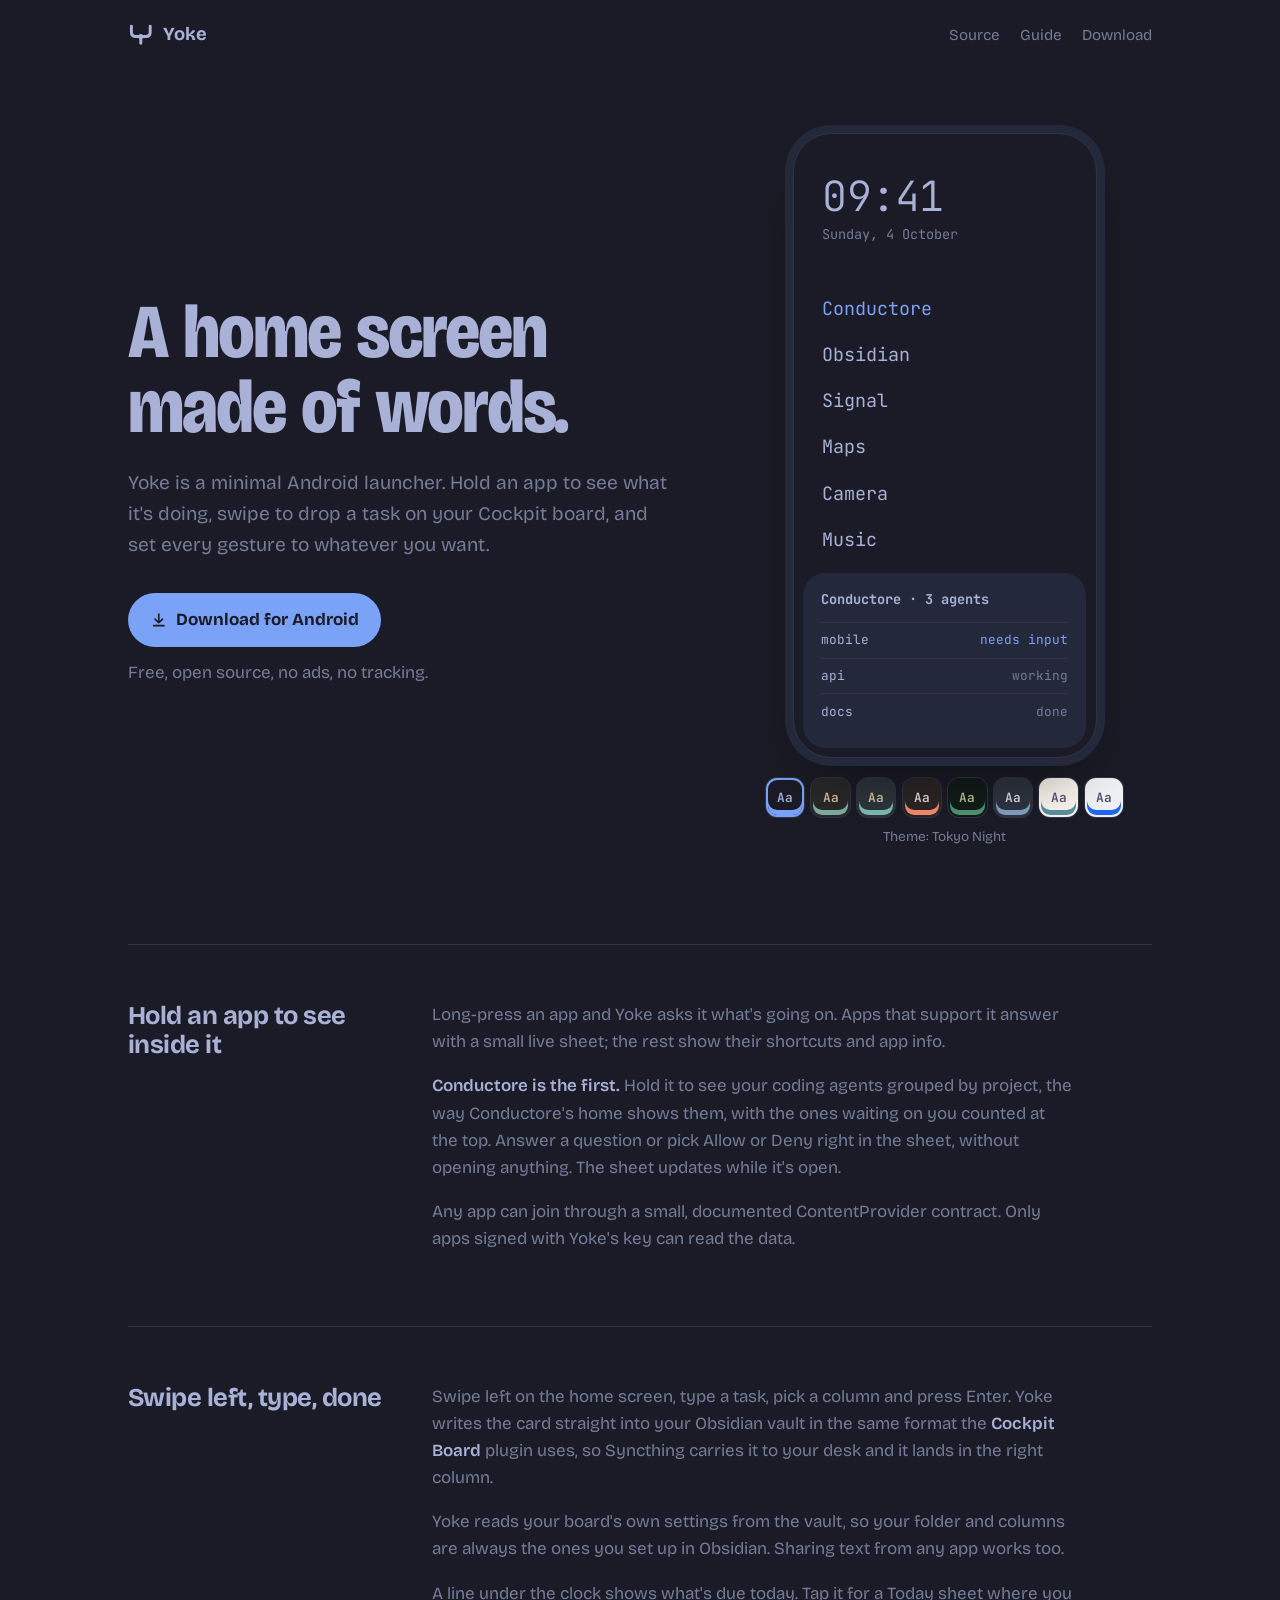
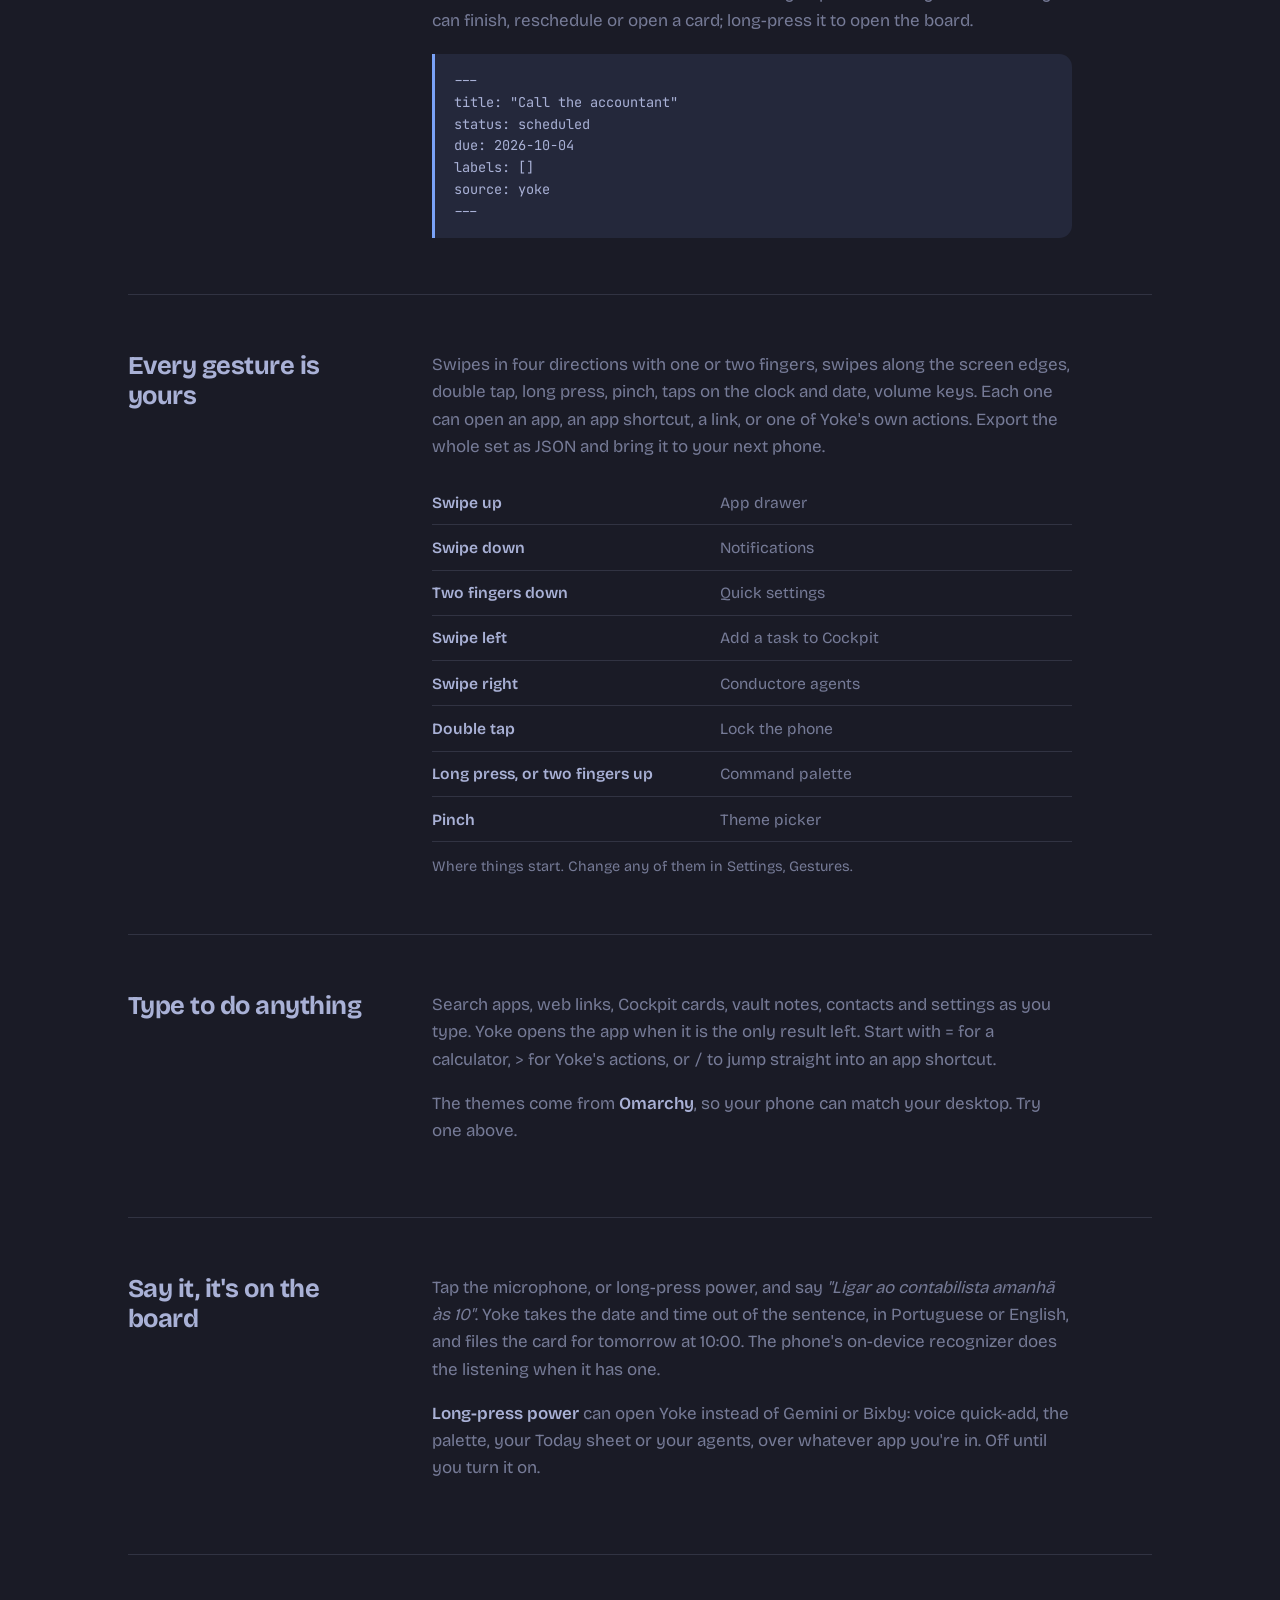
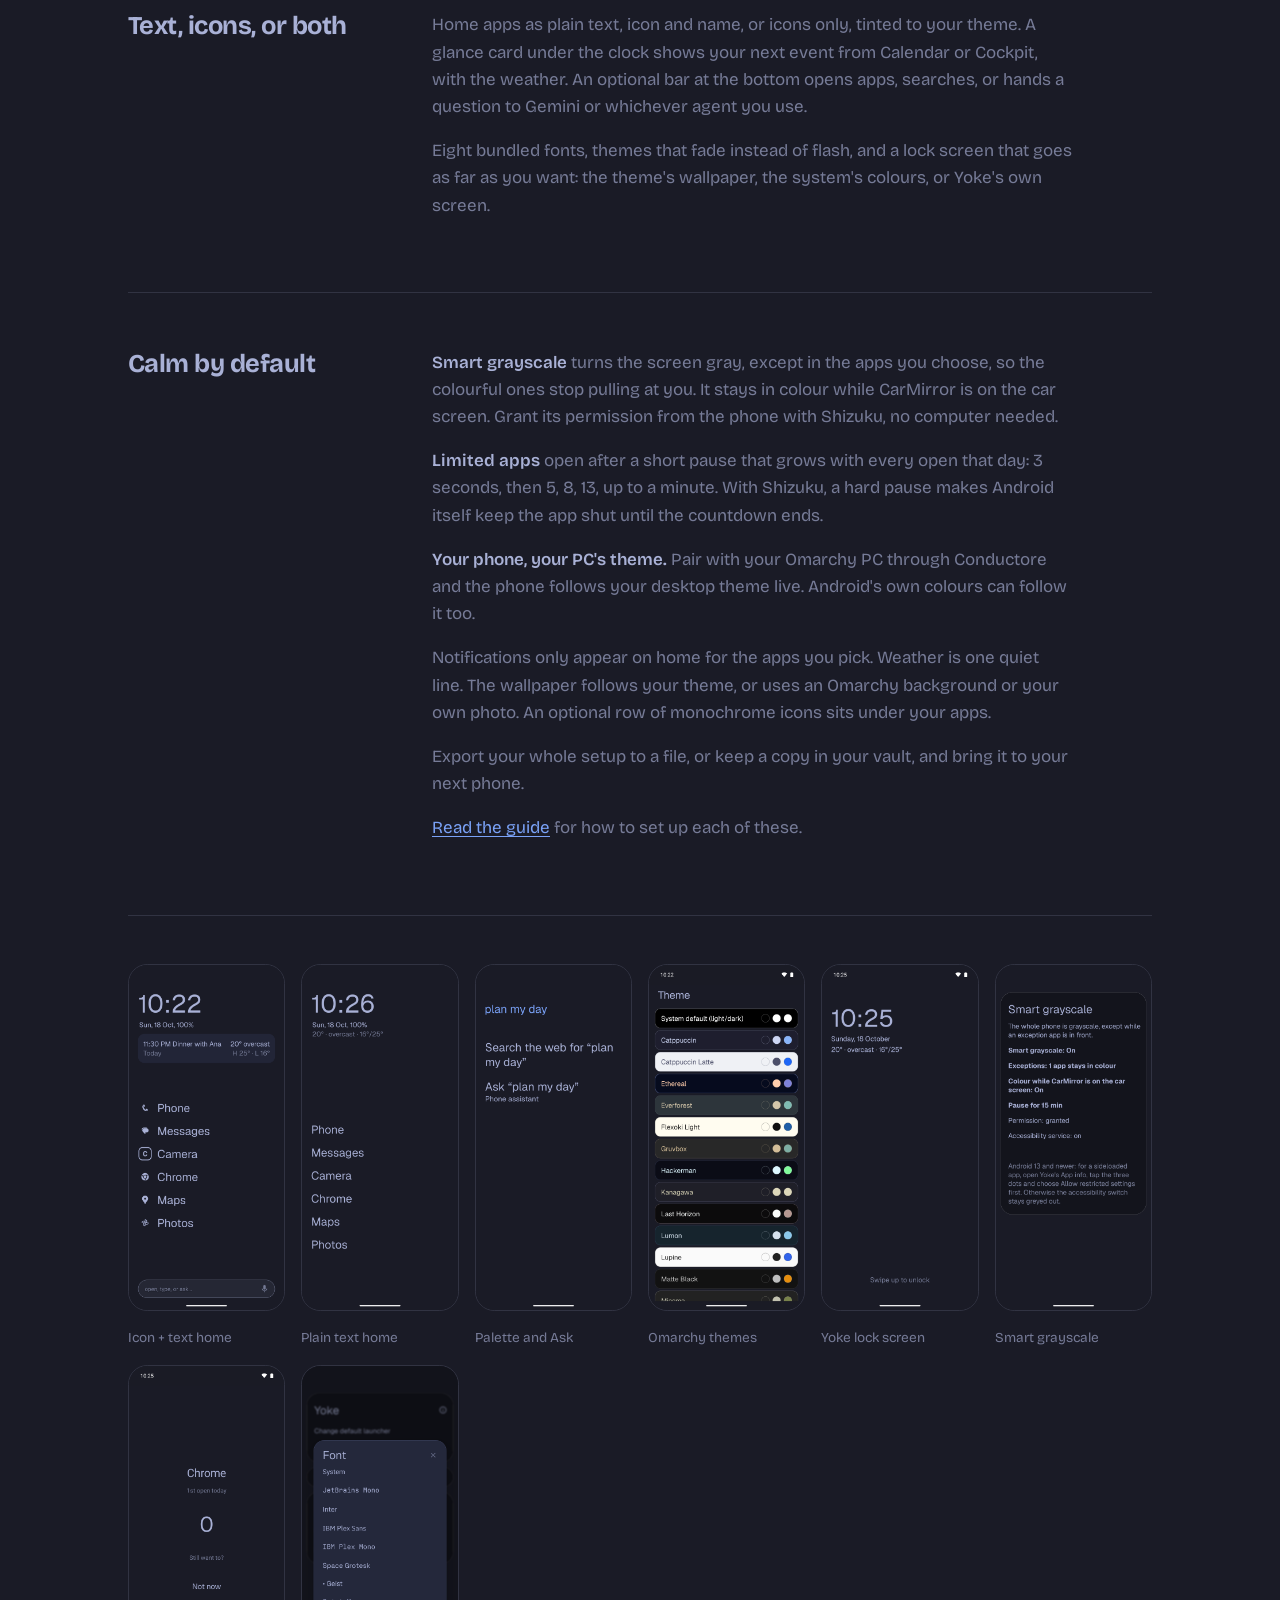
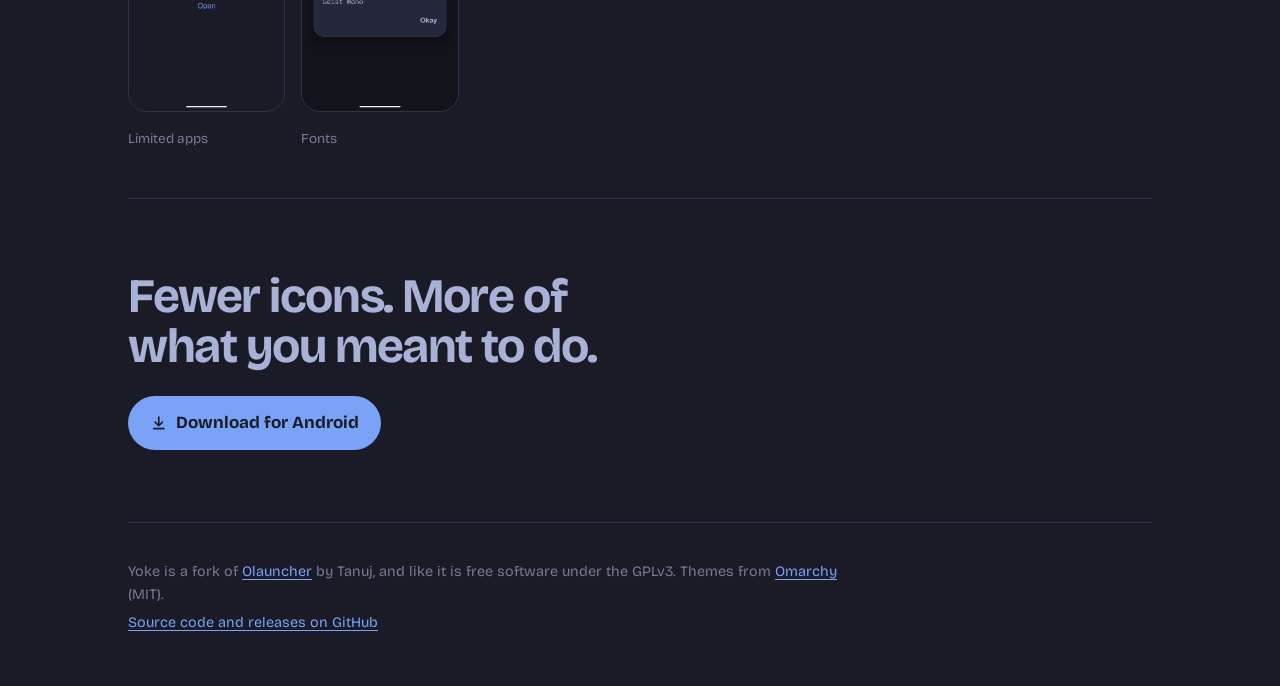
==== commit 72195f4b: "Site: 0.5 features (home styles, glance card, Ask bar, lock screen levels, fonts, theme fade) and em" ====
--- a/site/index.html
+++ b/site/index.html
@@ -9,7 +9,7 @@
   <link rel="preconnect" href="https://fonts.googleapis.com">
   <link rel="preconnect" href="https://fonts.gstatic.com" crossorigin>
   <link href="https://fonts.googleapis.com/css2?family=Bricolage+Grotesque:opsz,wdth,wght@12..96,75..100,300..800&family=JetBrains+Mono:wght@300;400;600&display=swap" rel="stylesheet">
-  <link rel="stylesheet" href="style.css">
+  <link rel="stylesheet" href="style.css?v=5">
 </head>
 <body>
   <div class="wrap">
@@ -126,6 +126,14 @@
         </div>
       </section>
 
+      <section class="feature" id="look">
+        <h2>Text, icons, or both</h2>
+        <div class="body">
+          <p>Home apps as plain text, icon and name, or icons only, tinted to your theme. A glance card under the clock shows your next event from Calendar or Cockpit, with the weather. An optional bar at the bottom opens apps, searches, or hands a question to Gemini or whichever agent you use.</p>
+          <p>Eight bundled fonts, themes that fade instead of flash, and a lock screen that goes as far as you want: the theme's wallpaper, the system's colours, or Yoke's own screen.</p>
+        </div>
+      </section>
+
       <section class="feature" id="calm">
         <h2>Calm by default</h2>
         <div class="body">
@@ -136,6 +144,17 @@
           <p>Export your whole setup to a file, or keep a copy in your vault, and bring it to your next phone.</p>
           <p><a href="/guide">Read the guide</a> for how to set up each of these.</p>
         </div>
+      </section>
+
+      <section class="gallery" aria-label="Screenshots">
+        <figure><img src="shots/home.png" alt="Home with icons, glance card and bottom bar" width="1080" height="2400" loading="lazy"><figcaption>Icon + text home</figcaption></figure>
+        <figure><img src="shots/home-text.png" alt="Home in the plain text style" width="1080" height="2400" loading="lazy"><figcaption>Plain text home</figcaption></figure>
+        <figure><img src="shots/palette.png" alt="The palette offering Ask" width="1080" height="2400" loading="lazy"><figcaption>Palette and Ask</figcaption></figure>
+        <figure><img src="shots/themes.png" alt="The theme picker" width="1080" height="2400" loading="lazy"><figcaption>Omarchy themes</figcaption></figure>
+        <figure><img src="shots/lock.png" alt="The Yoke lock screen" width="1080" height="2400" loading="lazy"><figcaption>Yoke lock screen</figcaption></figure>
+        <figure><img src="shots/grayscale.png" alt="Smart grayscale" width="1080" height="2400" loading="lazy"><figcaption>Smart grayscale</figcaption></figure>
+        <figure><img src="shots/pause.png" alt="The pause before a limited app" width="1080" height="2400" loading="lazy"><figcaption>Limited apps</figcaption></figure>
+        <figure><img src="shots/fonts.png" alt="The font picker" width="1080" height="2400" loading="lazy"><figcaption>Fonts</figcaption></figure>
       </section>
 
       <section class="closing">
--- a/site/style.css
+++ b/site/style.css
@@ -182,7 +182,7 @@
 .guide strong, .guide dt, .guide em { color: var(--fg); }
 .guide ol, .guide ul { padding-left: 1.4rem; display: grid; gap: .6rem; }
 .guide ol li::marker { color: var(--accent); font-weight: 700; }
-.guide .card-sample { white-space: pre-wrap; margin: .6rem 0; }
+.guide .card-sample { white-space: pre-wrap; margin: .6rem 0; overflow-x: visible; }
 .toc { display: flex; flex-wrap: wrap; gap: .4rem; margin-bottom: 1rem; }
 .toc a { padding: .35rem .75rem; border-radius: 999px; background: var(--raised); color: var(--fg); text-decoration: none; font-size: .9rem; }
 .toc a:hover { color: var(--accent); }
@@ -191,9 +191,10 @@
 dl.defs dd { margin: 0; }
 @media (max-width: 30rem) { dl.defs { grid-template-columns: 1fr; } dl.defs dd { margin-bottom: .5rem; } }
 figure.shots { display: flex; gap: 1rem; overflow-x: auto; margin: 1.5rem 0 0; padding-bottom: .5rem; }
-figure.shots img { width: 13rem; flex: none; border-radius: 1.4rem; border: 1px solid var(--line); background: var(--raised); }
+figure.shots img { width: 13rem; height: auto; flex: none; border-radius: 1.4rem; border: 1px solid var(--line); background: var(--raised); }
 figure.shots figcaption { display: none; }
-.gallery { display: grid; grid-template-columns: repeat(auto-fill, minmax(11rem, 1fr)); gap: 1.25rem; padding: 3rem 0; border-top: 1px solid var(--line); }
+.gallery { display: grid; grid-template-columns: repeat(auto-fill, minmax(9rem, 1fr)); gap: 1rem; padding: 3rem 0; border-top: 1px solid var(--line); }
 .gallery figure { margin: 0; }
-.gallery img { width: 100%; border-radius: 1.2rem; border: 1px solid var(--line); background: var(--raised); }
+.gallery img { width: 100%; height: auto; border-radius: 1.2rem; border: 1px solid var(--line); background: var(--raised); }
 .gallery figcaption { margin-top: .5rem; font-size: .85rem; color: var(--dim); }
+.guide code, .guide .card-sample { overflow-wrap: anywhere; }
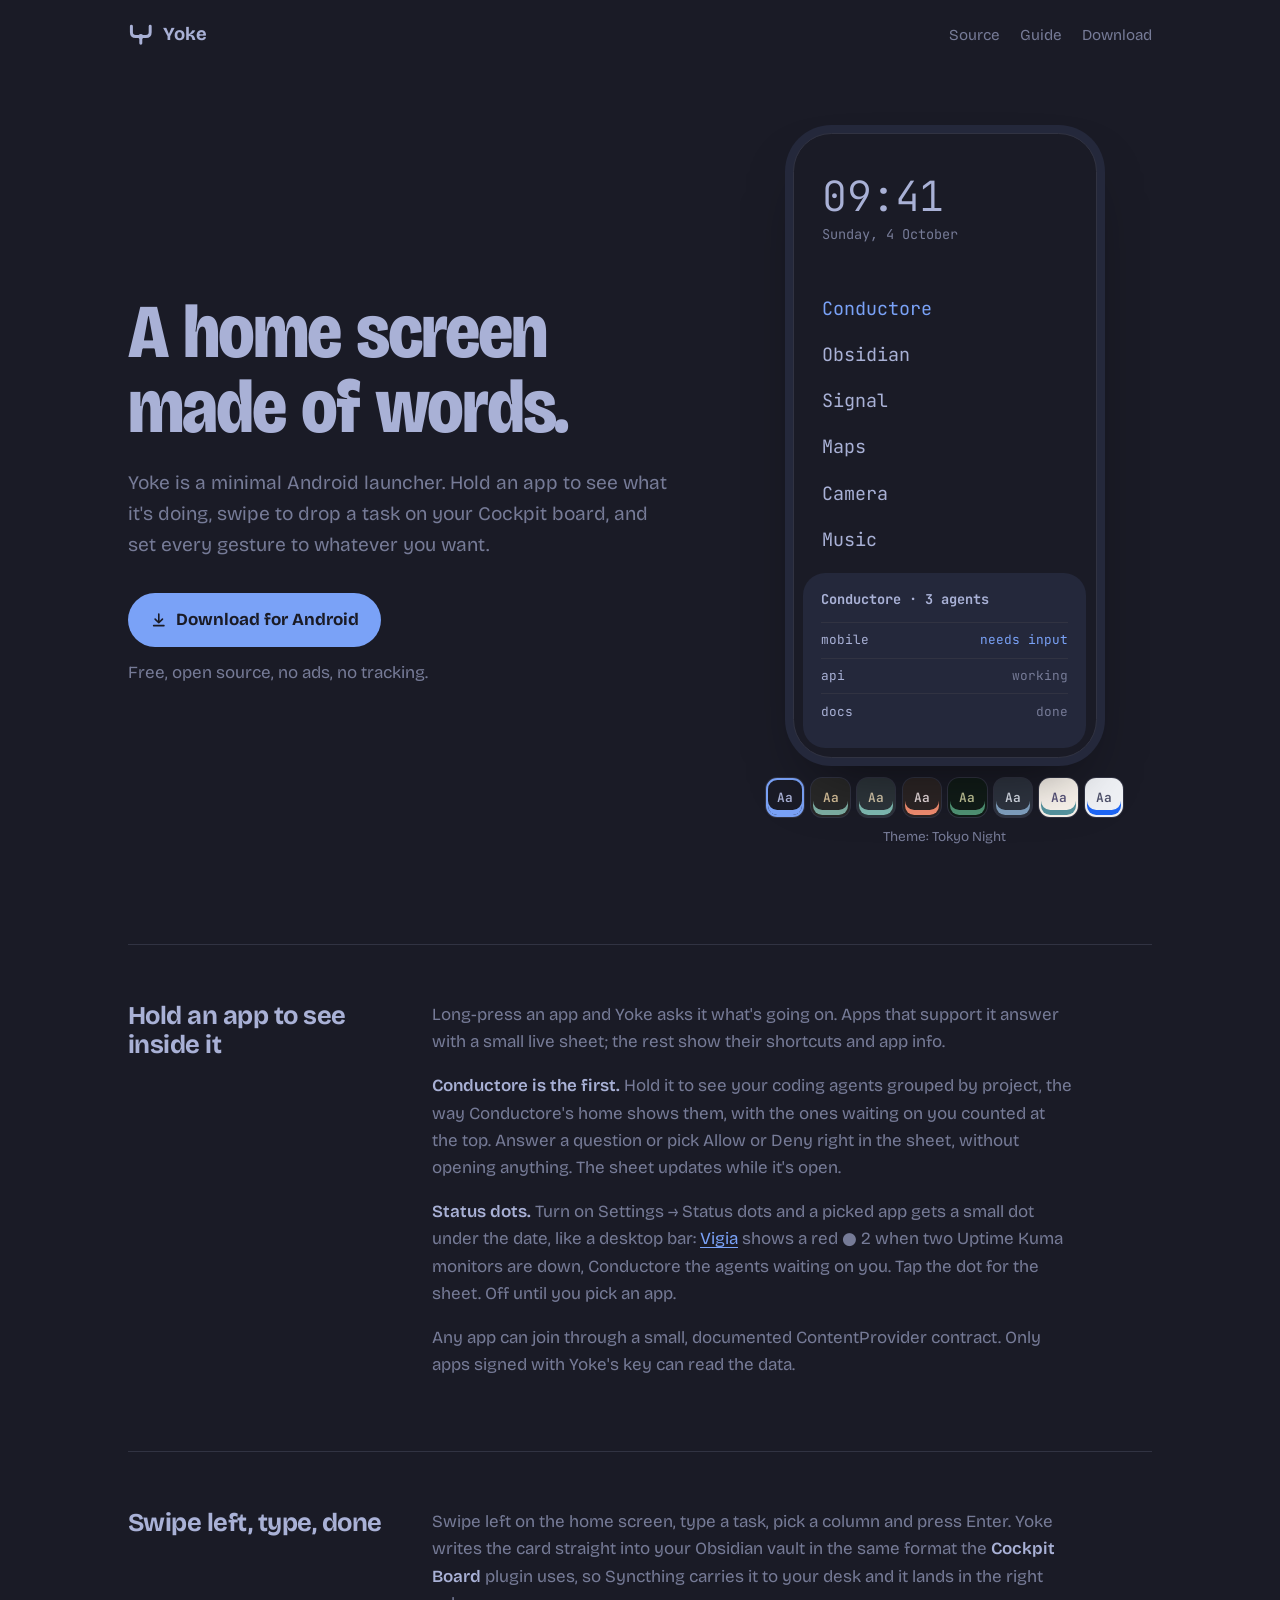
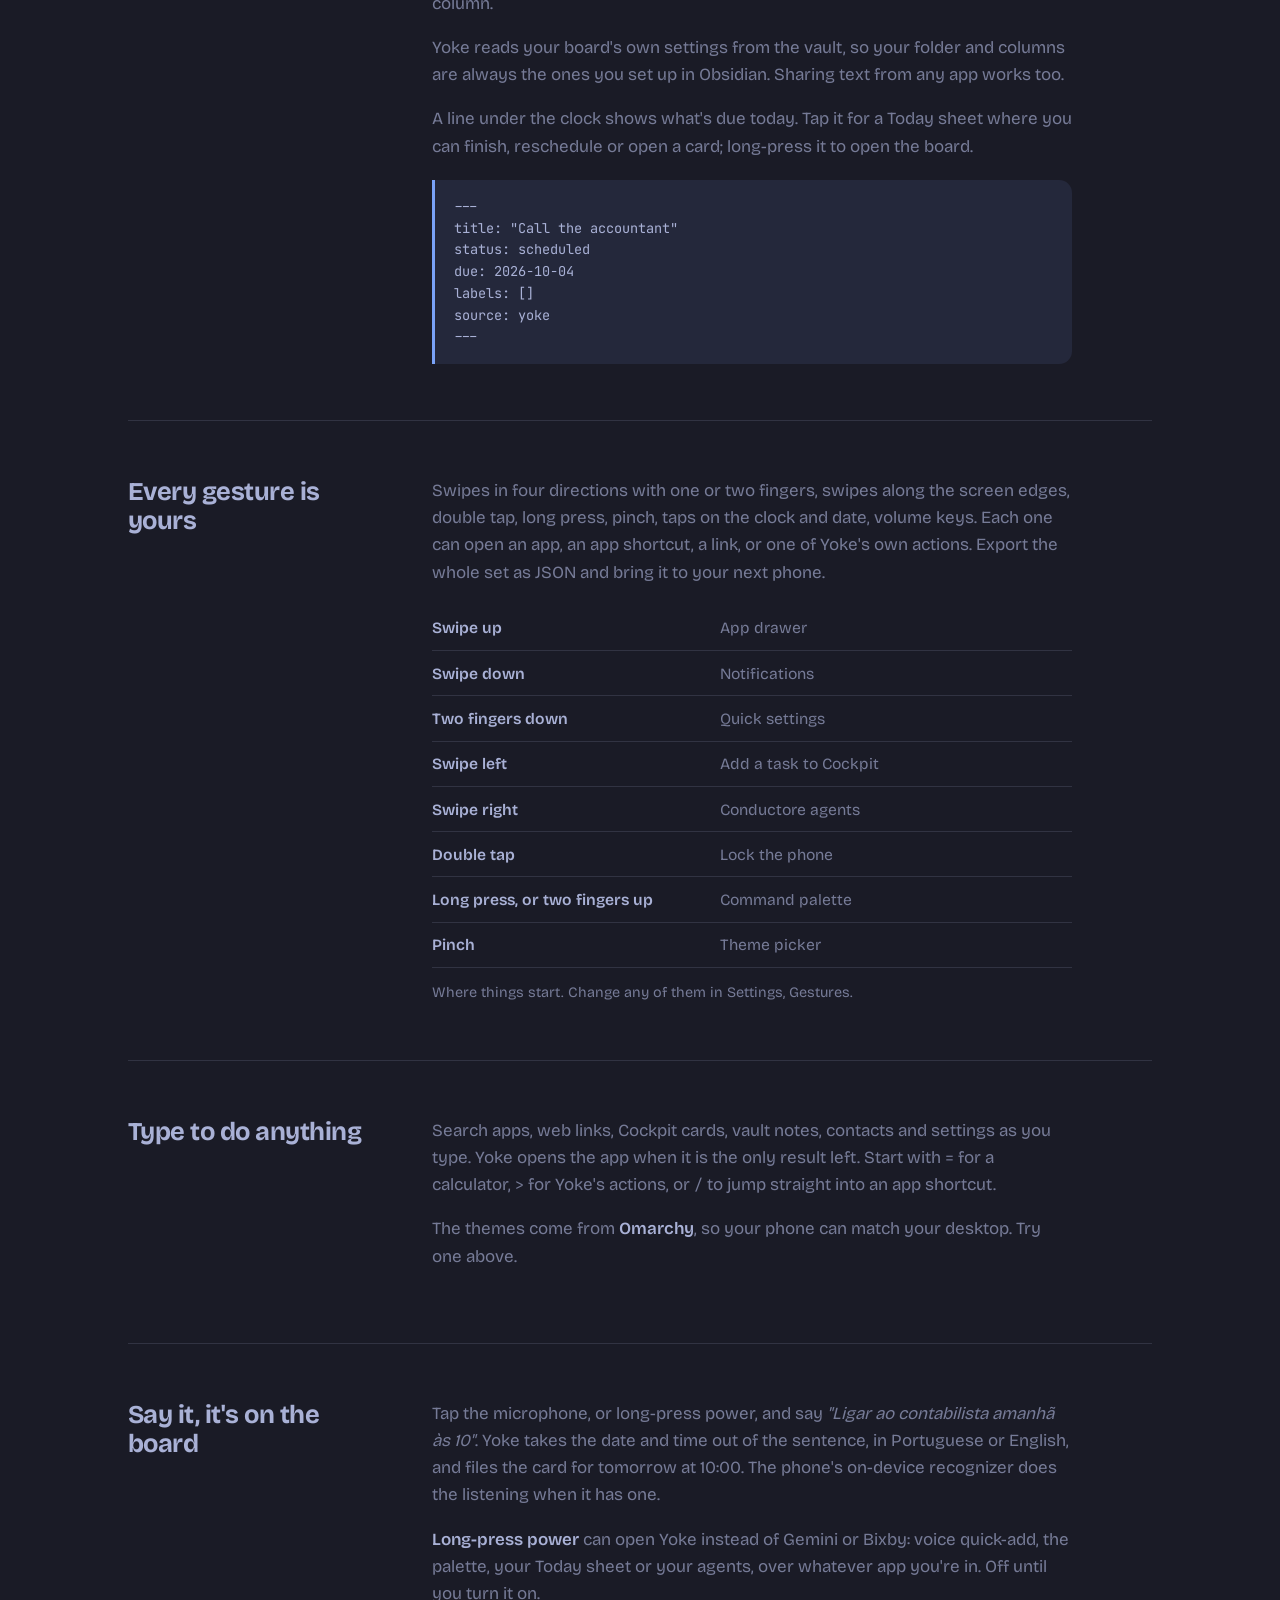
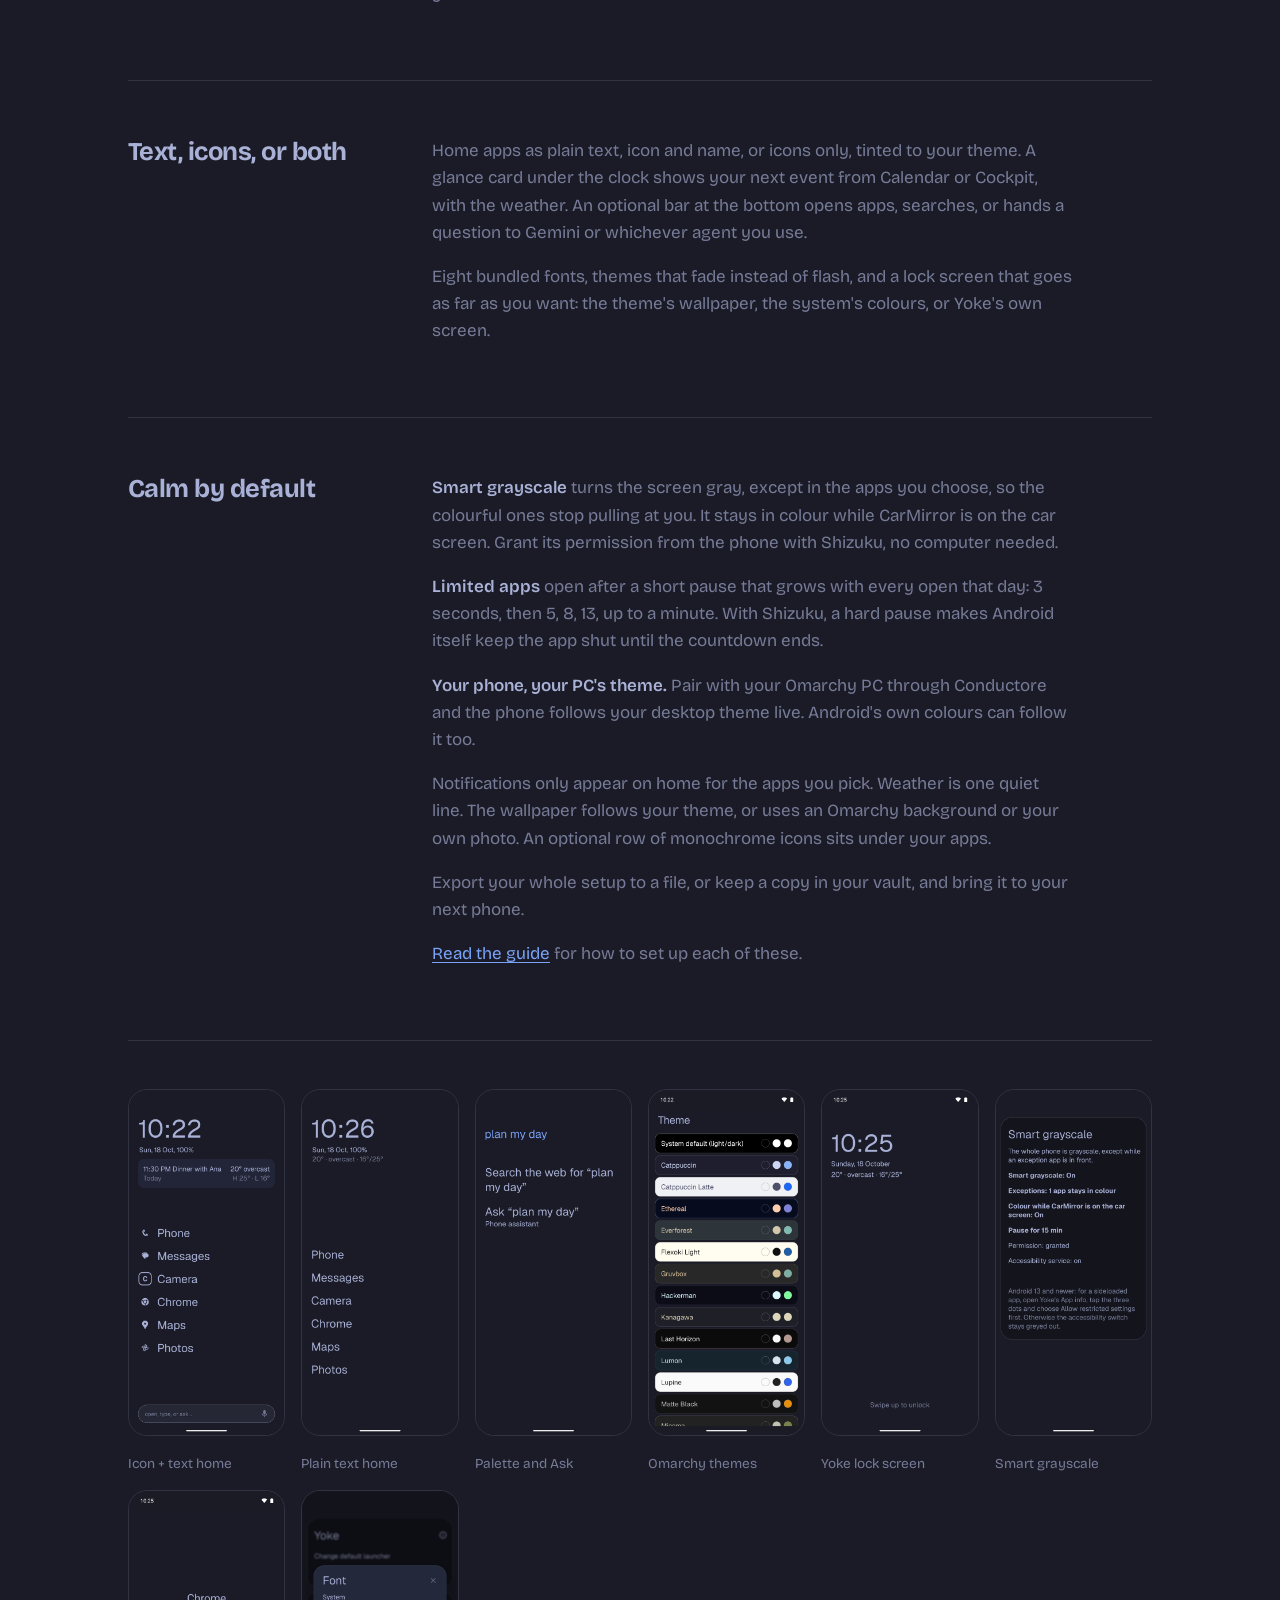
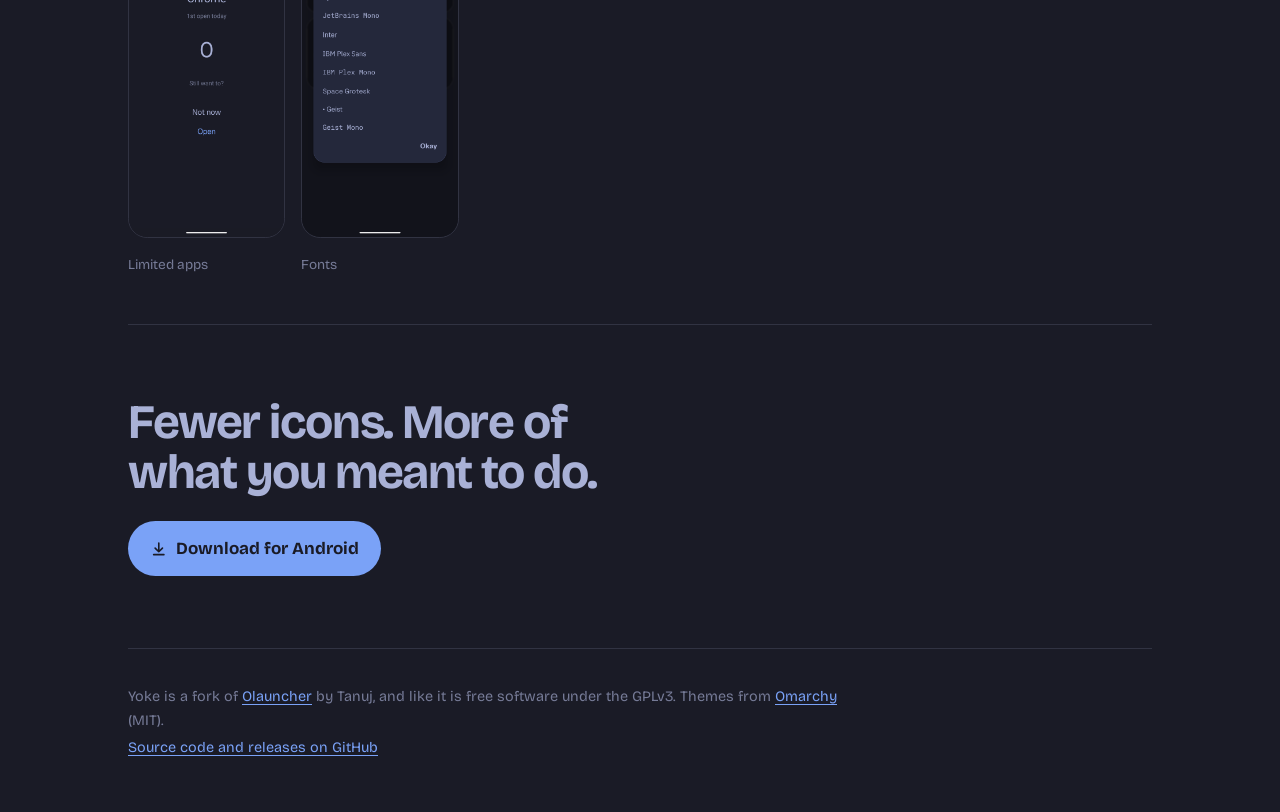
==== commit b5bcda69: "Status dots on home: a ● count from any details provider (Vigia, Conductore) Settings → Connections " ====
--- a/site/index.html
+++ b/site/index.html
@@ -70,6 +70,7 @@
         <div class="body">
           <p>Long-press an app and Yoke asks it what's going on. Apps that support it answer with a small live sheet; the rest show their shortcuts and app info.</p>
           <p><strong>Conductore is the first.</strong> Hold it to see your coding agents grouped by project, the way Conductore's home shows them, with the ones waiting on you counted at the top. Answer a question or pick Allow or Deny right in the sheet, without opening anything. The sheet updates while it's open.</p>
+          <p><strong>Status dots.</strong> Turn on Settings → Status dots and a picked app gets a small dot under the date, like a desktop bar: <a href="https://vigia.andreconde.com">Vigia</a> shows a red ● 2 when two Uptime Kuma monitors are down, Conductore the agents waiting on you. Tap the dot for the sheet. Off until you pick an app.</p>
           <p>Any app can join through a small, documented ContentProvider contract. Only apps signed with Yoke's key can read the data.</p>
         </div>
       </section>
